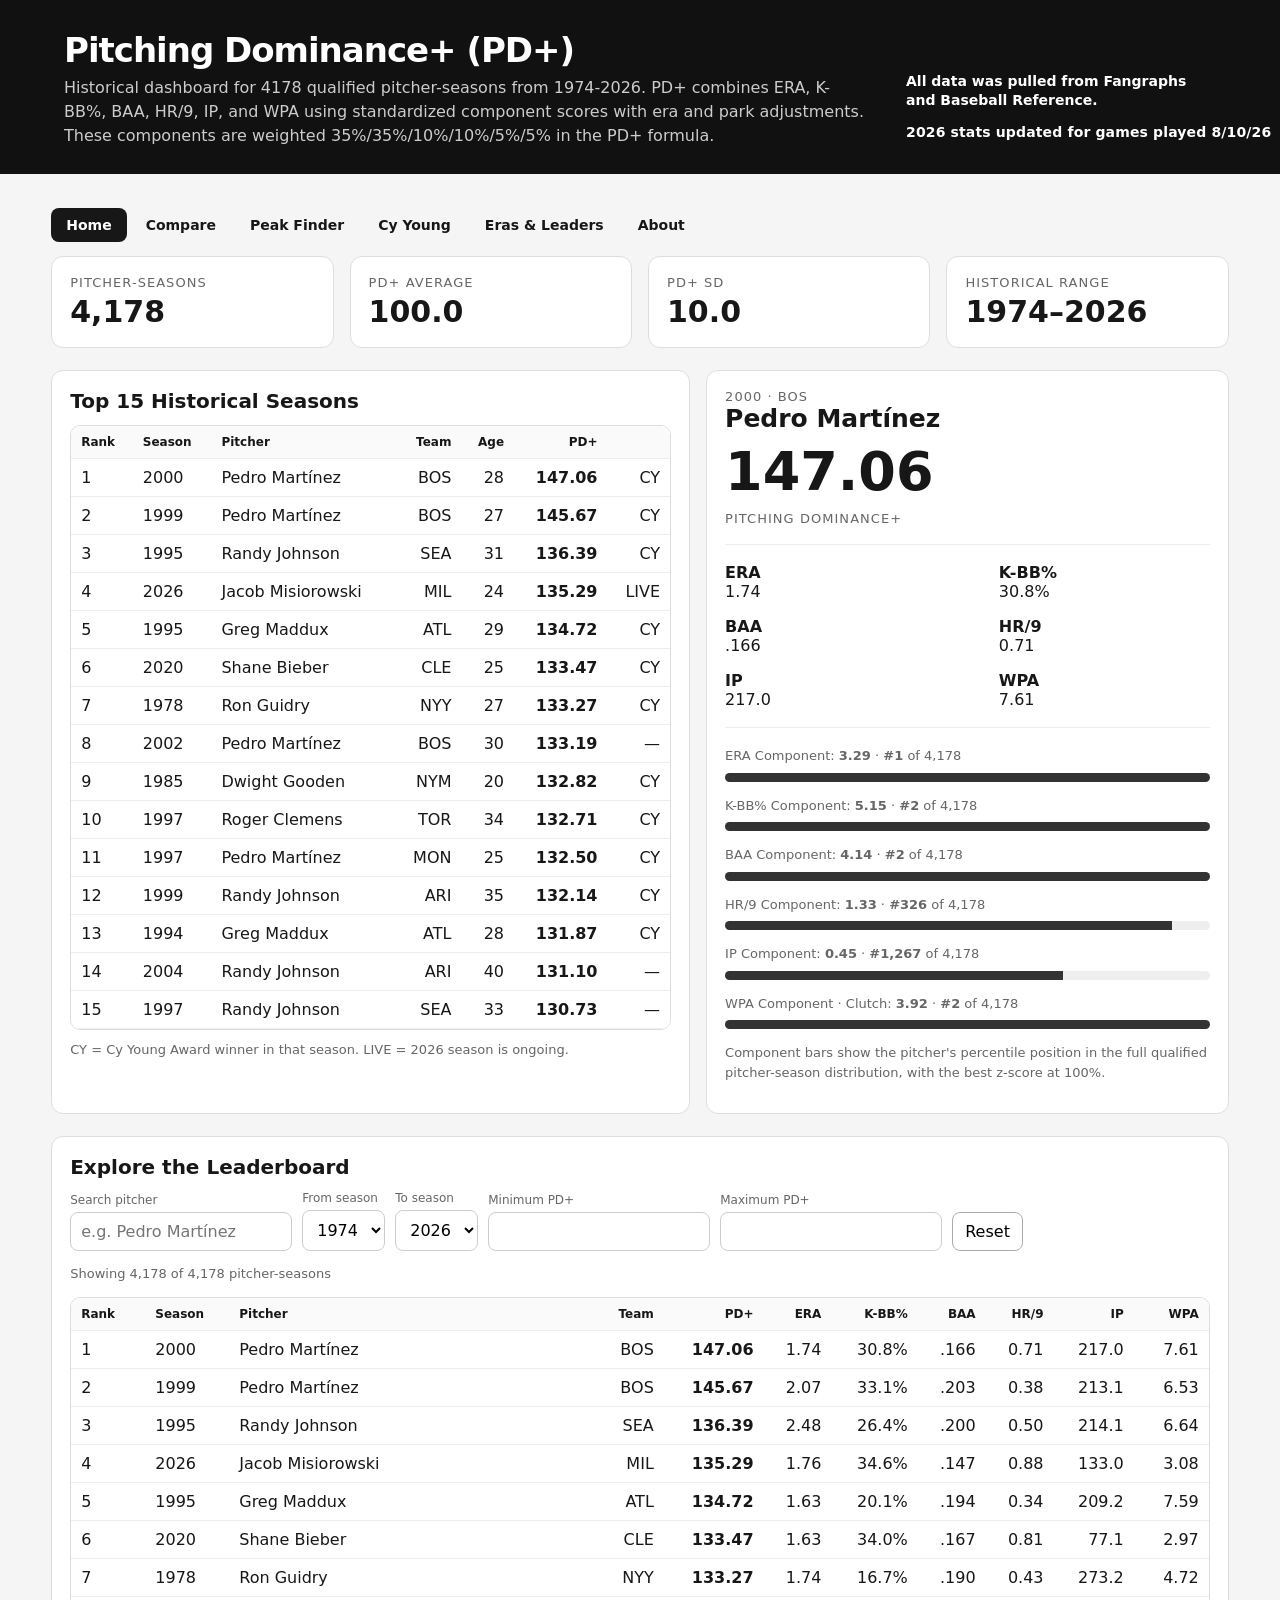
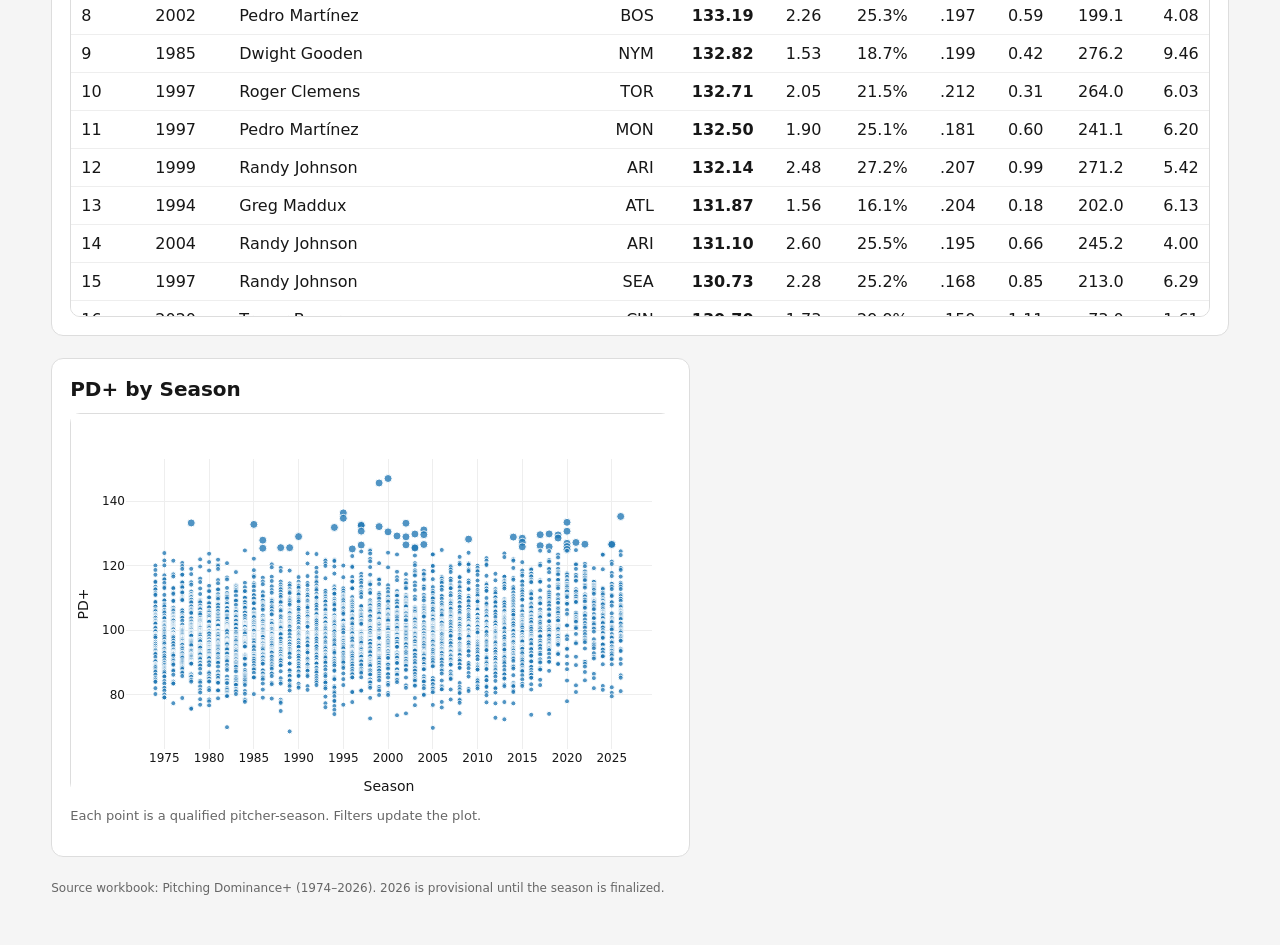
==== index.html @ f8b9dfb3 "initial site upload" ====
<!DOCTYPE html>
<html lang="en">
<head>
<meta charset="UTF-8">
<meta name="viewport" content="width=device-width, initial-scale=1.0">
<title>PD+ · Pitching Dominance+</title>
<link rel="stylesheet" href="style.css">
</head>
<body>
<header><div class="header-content"><div><h1><b>Pitching Dominance+ (PD+)</b></h1>
<p>Historical dashboard for 4178 qualified pitcher-seasons from 1974-2026. PD+ combines ERA, K-BB%, BAA, HR/9, IP, and WPA using standardized component scores with era and park adjustments. These components are weighted 35%/35%/10%/10%/5%/5% in the PD+ formula.</p></div><div class="header-meta"><div class="data-source">All data was pulled from Fangraphs and Baseball Reference.</div><div class="data-update">2026 stats updated for games played 8/10/26</div></div></div></header>
<div class="wrap">
<div id="site-nav" class="site-nav"></div>
<script src="nav.js"></script>
<div class="grid cards">
<div class="card"><div class="label">Pitcher-seasons</div><div class="metric">4,178</div></div>
<div class="card"><div class="label">PD+ average</div><div class="metric">100.0</div></div>
<div class="card"><div class="label">PD+ SD</div><div class="metric">10.0</div></div>
<div class="card"><div class="label">Historical Range</div><div class="metric">1974–2026</div></div>
</div>
<div class="section grid two">
<div class="card"><h2>Top 15 Historical Seasons</h2><div class="table-wrap table-wrap-tall">
<table id="topTable"><thead><tr><th>Rank</th><th>Season</th><th>Pitcher</th><th>Team</th><th>Age</th><th>PD+</th><th aria-label="Cy Young Award"></th></tr></thead><tbody></tbody></table></div><p class="note note-reset-top"><span class="pill">CY</span> = Cy Young Award winner in that season. <span class="pill">LIVE</span> = 2026 season is ongoing.</p></div>
<div class="card profile" id="profile"><h2>Season Profile</h2><p class="note">Click any row to inspect its components.</p></div>
</div>
<div class="section card"><h2>Explore the Leaderboard</h2>
<div class="controls">
<div class="control"><label>Search pitcher</label><input id="search" type="text" placeholder="e.g. Pedro Martínez"></div>
<div class="control"><label>From season</label><select id="from"></select></div>
<div class="control"><label>To season</label><select id="to"></select></div>
<div class="control"><label>Minimum PD+</label><input id="minpd" type="text" inputmode="decimal" value="" placeholder=""></div>
<div class="control"><label>Maximum PD+</label><input id="maxpd" type="text" inputmode="decimal" value="" placeholder=""></div>
<button id="reset">Reset</button>
</div>
<p class="note" id="count"></p>
<div class="table-wrap"><table id="leaderTable"><thead><tr>
<th data-key="rank">Rank</th><th data-key="season">Season</th><th data-key="player">Pitcher</th><th data-key="team">Team</th>
<th data-key="pd">PD+</th><th data-key="era">ERA</th><th data-key="kbb">K-BB%</th><th data-key="baa">BAA</th><th data-key="hr9">HR/9</th><th data-key="ip">IP</th><th data-key="wpa">WPA</th>
</tr></thead><tbody></tbody></table></div></div>
<div class="section grid two">
<div class="card"><h2>PD+ by Season</h2><div id="scatter" class="scatter-box"></div><p class="note">Each point is a qualified pitcher-season. Filters update the plot.</p></div>
</div>
<footer>Source workbook: Pitching Dominance+ (1974–2026). 2026 is provisional until the season is finalized.</footer>
</div>
<script src="https://cdn.plot.ly/plotly-2.35.2.min.js"></script>
<script src="data.js"></script>
<script src="app.js"></script>
</body>
</html>
---- style.css ----
:root{--bg:#f5f5f5;--card:#fff;--ink:#171717;--muted:#666;--line:#ddd}
*{box-sizing:border-box}
body{margin:0;font-family:system-ui,-apple-system,BlinkMacSystemFont,"Segoe UI",sans-serif;background:var(--bg);color:var(--ink)}
header{background:#111;color:white;padding:30px 5vw 26px}
header h1{margin:0 0 6px;font-size:34px;letter-spacing:-.03em}
header p{margin:0;color:#ccc;max-width:900px;line-height:1.5}
.wrap{width:min(1400px,92vw);margin:24px auto 50px}
.grid{display:grid;gap:16px}
.cards{grid-template-columns:repeat(4,minmax(0,1fr))}
.card{background:var(--card);border:1px solid var(--line);border-radius:12px;padding:18px}
.metric{font-size:30px;font-weight:750;margin-top:4px}
.label{color:var(--muted);font-size:13px;text-transform:uppercase;letter-spacing:.08em}
.two{grid-template-columns:1.1fr .9fr}
.three{grid-template-columns:repeat(3,minmax(0,1fr))}
.section{margin-top:22px}
.section h2{font-size:20px;margin:0 0 12px}
.controls{display:flex;flex-wrap:wrap;gap:10px;align-items:end}
.control{display:flex;flex-direction:column;gap:5px}
label{font-size:12px;color:var(--muted)}
input,select,button{font:inherit}
input[type=text],input[type=number],select{padding:9px 10px;border:1px solid #ccc;border-radius:8px;background:white}
button{padding:9px 12px;border:1px solid #aaa;border-radius:8px;background:#fff;cursor:pointer}
button:hover{background:#eee}
.table-wrap{overflow:auto;max-height:620px;border:1px solid var(--line);border-radius:10px}
table{border-collapse:collapse;width:100%;background:#fff}
th,td{padding:9px 10px;border-bottom:1px solid #eee;text-align:right;white-space:nowrap}
th{position:sticky;top:0;background:#fafafa;z-index:1;font-size:12px;cursor:pointer}
th:first-child,td:first-child,th:nth-child(2),td:nth-child(2),th:nth-child(3),td:nth-child(3){text-align:left}
tr:hover td{background:#f6f6f6}
.note{color:var(--muted);font-size:13px;line-height:1.5}
.profile{min-height:380px}
.profile h3{margin:0;font-size:25px}
.big{font-size:54px;font-weight:800;line-height:1;margin:12px 0}
.bar{height:9px;background:#eee;border-radius:9px;overflow:hidden;margin:7px 0 14px}
.bar i{display:block;height:100%;background:#333}
canvas{width:100%;height:380px;display:block;background:white;border:1px solid var(--line);border-radius:10px}
footer{color:var(--muted);font-size:12px;margin-top:24px}
.component-leaders-grid{display:grid;grid-template-columns:repeat(3,minmax(0,1fr));gap:12px}
.component-leader-card{border:1px solid #e2e4e8;border-radius:10px;padding:15px;min-height:175px;display:flex;flex-direction:column}
.component-leader-label{font-size:12px;font-weight:700;color:#666;text-transform:uppercase;letter-spacing:.05em}
.component-leader-player{font-size:17px;font-weight:750;margin-top:15px;line-height:1.15}
.component-leader-season{font-size:13px;color:#666;margin-top:4px}
.component-leader-score{font-size:28px;font-weight:800;line-height:1;margin-top:14px}
.component-leader-rank{font-size:11px;color:#666;line-height:1.35;margin-top:auto;padding-top:12px}
.section-subtitle{margin:6px 0 18px;color:#666;font-size:13px}
.pd-peak-card{min-height:390px}
.peak-controls{display:flex;align-items:end;gap:10px;flex-wrap:wrap;margin:4px 0 18px}
.peak-controls select{min-width:170px}
.peak-result{border-top:1px solid #eee;padding-top:18px;display:grid;grid-template-columns:minmax(210px,.9fr) minmax(300px,1.1fr);column-gap:18px;align-items:start}
.peak-main{min-width:0}
.peak-kicker{font-size:11px;color:#666;text-transform:uppercase;letter-spacing:.08em;font-weight:700}
.peak-player{font-size:27px;font-weight:800;margin-top:6px}
.peak-years{font-size:15px;color:#666;margin-top:2px}
.peak-score{font-size:45px;font-weight:800;line-height:1;margin-top:14px}
.peak-score-label{font-size:11px;color:#666;text-transform:uppercase;letter-spacing:.08em;margin-top:4px}
.peak-meta{margin-top:8px;color:#666;font-size:12px;line-height:1.4}
.peak-detail{margin-top:0;display:grid;grid-template-columns:repeat(4,minmax(0,1fr));gap:7px;align-content:start}
.peak-pill{border:1px solid #ddd;border-radius:8px;padding:7px 9px;background:#fff;min-width:0}
.peak-pill .year{font-size:11px;color:#777}
.peak-pill .pd{font-size:14px;font-weight:750;margin-top:2px}
.peak-career-detail{max-height:180px;overflow:auto}
.peak-explain{grid-column:1 / -1;margin-top:20px;color:#666;font-size:12px;line-height:1.45}
.peak-warning{padding:9px 11px;border:1px solid #eee;border-radius:8px;background:#fafafa;color:#666;font-size:12px;line-height:1.4}
.hh-card{min-height:0}
.hh-compare-grid{display:grid;grid-template-columns:1fr 1fr;gap:12px}
.hh-panel{border:1px solid #ddd;border-radius:10px;padding:14px;background:#fff}
.hh-panel-label{font-size:11px;color:#666;text-transform:uppercase;letter-spacing:.08em;font-weight:750;margin-bottom:8px}
.hh-control{margin-bottom:10px;position:relative}
.hh-control label{display:block;margin-bottom:5px}
.hh-control input,.hh-control select{width:100%}
.hh-suggestions{position:absolute;left:0;right:0;top:100%;z-index:30;background:#fff;border:1px solid #ccc;border-top:0;border-radius:0 0 8px 8px;box-shadow:0 4px 12px rgba(0,0,0,.08);max-height:190px;overflow:auto;display:none}
.hh-suggestion{padding:8px 10px;font-size:13px;cursor:pointer}
.hh-suggestion:hover,.hh-suggestion.active{background:#f3f3f3}
.hh-suggestions .hh-suggestion{background:#fff;border-bottom:1px solid #f0f0f0}
.hh-suggestions .hh-suggestion:last-child{border-bottom:0}
.hh-suggestions .hh-suggestion.active,.hh-suggestions .hh-suggestion:hover{background:#f3f3f3}
.hh-result{border-top:1px solid #eee;padding-top:13px;min-height:125px}
.hh-result-empty{color:#777;font-size:12px;padding-top:12px}
.hh-result-player{font-size:20px;font-weight:800;margin-top:2px}
.hh-result-season{color:#666;font-size:12px;margin-top:1px}
.hh-result-pd{font-size:36px;font-weight:800;line-height:1;margin-top:10px}
.hh-result-label{font-size:10px;color:#666;text-transform:uppercase;letter-spacing:.08em;margin-top:4px}
.hh-result-meta{font-size:11px;color:#666;margin-top:6px}
.hh-breakdown{margin-top:14px;border-top:1px solid #eee;padding-top:14px}
.hh-breakdown-title{font-size:15px;font-weight:750;margin:0 0 9px}
.hh-table-wrap{overflow-x:auto}
.hh-table{width:100%;border-collapse:collapse;font-size:12px}
.hh-table th,.hh-table td{padding:8px 7px;border-bottom:1px solid #eee;text-align:right;white-space:nowrap}
.hh-table th:first-child,.hh-table td:first-child{text-align:left}
.hh-table thead th{font-size:11px;color:#555;font-weight:700;background:#fafafa}
.hh-table td.hh-higher{font-weight:800}
.hh-table td.hh-component{font-weight:650}
.hh-winner-line{font-size:12px;line-height:1.5;color:#333;margin-top:11px}
.hh-how-works{margin-top:10px;padding:10px 12px;background:#f7f7f7;border-radius:8px;color:#666;font-size:11px;line-height:1.45}
.hh-how-works strong{display:block;color:#333;margin-bottom:2px}
.cy2026-card{margin:0;height:100%;box-sizing:border-box}
.cy2026-card .cy-grid{margin-top:4px;align-items:start}
.cy26-breakdown{margin-top:14px;border-top:1px solid var(--line);padding-top:12px}
.cy26-breakdown-title{font-size:12px;font-weight:800;text-transform:uppercase;letter-spacing:.06em;margin-bottom:7px}
.cy26-component-list{display:flex;flex-direction:column;gap:0}
.cy26-component-row{display:grid;grid-template-columns:1fr auto auto;gap:10px;align-items:center;padding:6px 0;border-bottom:1px solid #eee;font-size:12px}
.cy26-component-name{font-weight:700}
.cy26-component-z{font-variant-numeric:tabular-nums}
.cy26-component-rank{font-weight:800;min-width:34px;text-align:right}
.cy26-breakdown-foot{font-size:11px;color:var(--muted);margin-top:9px}
.hh-breakdown-empty{color:#777;font-size:12px;padding:12px 7px;text-align:left}
.header-content{display:flex;justify-content:space-between;align-items:flex-end;gap:40px;max-width:1400px;margin:0 auto}
.data-update{font-size:14px;font-weight:600;letter-spacing:.01em;white-space:nowrap;margin-bottom:8px}
.header-meta{display:flex;flex-direction:column;align-items:flex-start;gap:14px;max-width:310px}
.data-source{font-size:14px;font-weight:600;line-height:1.35}
.peak-search-row{display:flex;gap:10px;align-items:end;flex-wrap:wrap;margin:4px 0 10px}
.peak-search-control{position:relative;flex:1 1 320px;min-width:240px}
.peak-search-control input{width:100%}
.peak-suggestions{position:absolute;left:0;right:0;top:100%;z-index:40;background:#fff;border:1px solid #ccc;border-top:0;border-radius:0 0 8px 8px;box-shadow:0 4px 12px rgba(0,0,0,.08);max-height:210px;overflow:auto;display:none}
.peak-suggestion{padding:9px 10px;font-size:13px;cursor:pointer;border-bottom:1px solid #f0f0f0}
.peak-suggestion:last-child{border-bottom:0}
.peak-suggestion:hover,.peak-suggestion.active{background:#f3f3f3}
.peak-selected{display:none;align-items:center;gap:7px;margin:0 0 14px;padding:7px 9px;background:#f7f7f7;border-radius:8px;font-size:12px;color:#444}
.peak-selected button{padding:3px 7px;font-size:11px;margin-left:auto}
.cy-preview{margin-top:0}
.cy-preview .section-subtitle{margin-bottom:16px}
.cy-controls{display:flex;gap:12px;align-items:end;flex-wrap:wrap}
.cy-control{display:flex;flex-direction:column;gap:5px;min-width:145px;position:relative}
.cy-reset{display:inline-block}
.cy-result{margin-top:18px;border-top:1px solid #eee;padding-top:18px}
.cy-grid{display:grid;grid-template-columns:1fr 1fr;gap:12px}
.cy-panel{border:1px solid #ddd;border-radius:10px;padding:16px;background:#fff;min-height:170px}
.cy-panel-kicker{font-size:11px;color:#666;text-transform:uppercase;letter-spacing:.08em;font-weight:750}
.cy-player{font-size:22px;font-weight:800;margin-top:10px}
.cy-meta{font-size:12px;color:#666;margin-top:3px}
.cy-score-row{display:flex;align-items:baseline;gap:12px;margin-top:15px}
.cy-score{font-size:38px;font-weight:800;line-height:1}
.cy-score-label{font-size:16px;color:#666;text-transform:uppercase;letter-spacing:.08em;font-weight:700;margin-top:4px}
.cy-rank{font-size:12px;color:var(--muted);font-weight:650;white-space:nowrap;margin-top:4px}
.cy-disclaimer{margin-top:15px;padding:10px 12px;background:#f7f7f7;border-radius:8px;color:#666;font-size:12px;line-height:1.45}
.cy-verdict{margin-top:12px;padding:12px 14px;border:1px solid #ddd;border-radius:9px;background:#fafafa;font-size:13px;line-height:1.45}
.cy-verdict strong{display:block;margin-bottom:3px;font-size:14px}
.cy26-runner-up-label{font-size:11px;font-weight:800;text-transform:uppercase;letter-spacing:.06em;color:#6b7078;line-height:1;margin-bottom:7px}
.cy26-runner-up-player{flex:1;font-size:16px;font-weight:700;line-height:1.2}
.cy26-runner-up-pd{font-size:13px;font-weight:700;line-height:1.3;margin-top:5px;color:#6b7078}
.cy-leaderboard-section{margin-top:24px}
.cy-leaderboard-section .range{font-size:12px;color:var(--muted);margin-bottom:14px}
.cy-leader-row{display:grid;grid-template-columns:70px 220px 1fr;gap:18px;align-items:center;padding:15px 0;border-bottom:1px solid var(--line)}
.cy-leader-row:last-child{border-bottom:0}
.cy-leader-rank{font-size:16px;font-weight:800;color:#555}
.cy-leader-name{font-size:17px;font-weight:800}
.cy-leader-count{font-size:12px;color:var(--muted);margin-top:3px}
.cy-leader-seasons{display:flex;flex-wrap:wrap;gap:6px}
.cy-leader-chip{background:var(--chip,#f3f3f3);border-radius:7px;padding:6px 8px;font-size:13px;color:#444;white-space:nowrap}
.cy-leader-chip b{color:#111;margin-right:3px}
.cy-leader-chip span{font-weight:700;color:#111;margin-left:3px}
.cy-leaderboard-card{padding:20px 22px}
.cy-leaderboard-card h2{font-size:21px;margin:0 0 6px}
.cy-leaderboard-card .subtitle{font-size:12px;line-height:1.4;margin-bottom:7px}
.cy-leaderboard-card .range{font-size:11px;margin-bottom:8px}
.cy-leaderboard-card .cy-leader-row{grid-template-columns:52px 150px 1fr;gap:10px;padding:9px 0}
.cy-leaderboard-card .cy-leader-rank{font-size:14px}
.cy-leaderboard-card .cy-leader-name{font-size:14px}
.cy-leaderboard-card .cy-leader-count{font-size:10px;margin-top:1px}
.cy-leaderboard-card .cy-leader-seasons{gap:4px}
.cy-leaderboard-card .cy-leader-chip{padding:4px 6px;font-size:9px;border-radius:5px}
.cy-leaderboard-card .note{font-size:10px;line-height:1.35;margin-top:10px}
#pdCyYoungLeaders{background:var(--card);border:1px solid var(--line);border-radius:12px;box-shadow:0 1px 2px rgba(0,0,0,.04);width:100%;min-width:0;margin:0;padding:18px;box-sizing:border-box}
#pdCyYoungLeaders .cy-leader-row{background:transparent;display:grid;grid-template-columns:46px 135px minmax(0,1fr);gap:10px;align-items:center;padding:12px 0;border-bottom:1px solid var(--line)}
#pdCyYoungLeaders h2{font-size:20px;margin:0 0 8px;line-height:1.2;font-weight:700;color:var(--text)}
#pdCyYoungLeaders .subtitle{font-size:13px;line-height:1.45;margin:0 0 8px;color:var(--muted);font-weight:400}
#pdCyYoungLeaders .range{font-size:12px;margin:0 0 10px;line-height:1.4;color:var(--muted)}
#pdCyYoungLeaders .cy-leader-row:last-child{border-bottom:0}
#pdCyYoungLeaders .cy-leader-rank{font-size:14px;font-weight:700;color:var(--muted);line-height:1.2}
#pdCyYoungLeaders .cy-leader-name{font-size:14px;font-weight:700;line-height:1.2;color:var(--text)}
#pdCyYoungLeaders .cy-leader-count{font-size:11px;color:var(--muted);margin-top:2px;line-height:1.3;font-weight:400}
#pdCyYoungLeaders .cy-leader-seasons{display:flex;flex-wrap:wrap;gap:6px;min-width:0;align-items:flex-start}
#pdCyYoungLeaders .cy-leader-chip{background:#f3f3f3;border-radius:6px;padding:6px 8px;font-size:13px;color:#444;white-space:normal;line-height:1.2;font-weight:400;display:grid;grid-template-rows:auto auto;min-width:78px;min-height:46px;box-sizing:border-box}
#pdCyYoungLeaders .cy-leader-chip b{color:#111;margin-right:3px;font-size:11px;font-weight:700}
#pdCyYoungLeaders .cy-leader-chip span{font-weight:700;color:#111;margin-left:3px;font-size:11px}
#pdCyYoungLeaders .note{font-size:11px;line-height:1.4;margin:10px 0 0;font-weight:400;color:var(--muted)}
#minpd,#maxpd{color:#111;-webkit-text-fill-color:#111;opacity:1;appearance:none;-webkit-appearance:none}
#minpd::-webkit-inner-spin-button,#minpd::-webkit-outer-spin-button,
#maxpd::-webkit-inner-spin-button,#maxpd::-webkit-outer-spin-button{display:none;-webkit-appearance:none}
#pdCyYoungLeaders .cy-chip-top,
#pdCyYoungLeaders .cy-chip-bottom{display:grid;grid-template-columns:1fr auto;gap:7px;align-items:center}
#pdCyYoungLeaders .cy-chip-top{padding-bottom:3px}
#pdCyYoungLeaders .cy-chip-bottom{padding-top:3px}
#pdCyYoungLeaders .cy-chip-top b,
#pdCyYoungLeaders .cy-chip-top strong,
#pdCyYoungLeaders .cy-chip-bottom b,
#pdCyYoungLeaders .cy-chip-bottom strong{font-size:10px;font-weight:700;color:#111}
#pdCyYoungLeaders .cy-chip-bottom b{font-weight:500}
.cy26-runner-up-box{margin:14px 8px 2px;padding:14px 16px;border-radius:9px;background:#f3f4f6}
.cy26-runner-up-pd strong{color:inherit;font-size:15px}
.cy26-runner-up-box .cy26-runner-up-pd strong{font-weight:800}
#pd-era-comparison .pd-era-stats{display:grid;grid-template-columns:repeat(2,minmax(0,1fr));gap:9px;margin-top:17px}
#pd-era-comparison .pd-era-stat{background:#f3f4f6;border-radius:8px;padding:11px 12px}
#pd-era-comparison .pd-era-stat .label{font-size:9px;text-transform:uppercase;letter-spacing:.05em;margin-bottom:4px}
#pd-era-comparison .pd-era-stat .value{font-size:17px;font-weight:700;line-height:1.15}
#pd-era-comparison .pd-era-stat .sub{font-size:10px;margin-top:3px;color:#6b7078}
#pd-era-comparison .pd-era-top{margin-top:17px;padding-top:15px;border-top:1px solid #e3e5e8}
#pd-era-comparison .pd-era-section-title{font-size:11px;text-transform:uppercase;letter-spacing:.06em;font-weight:700;margin-bottom:9px}
#pd-era-comparison .pd-era-best{display:flex;justify-content:space-between;align-items:center;gap:12px;padding:9px 0;border-bottom:1px solid #e3e5e8}
#pd-era-comparison .pd-era-best:last-child{border-bottom:0}
#pd-era-comparison .pd-era-best .player{font-size:13px;font-weight:700}
#pd-era-comparison .pd-era-best .season{font-size:10px;color:#6b7078;margin-top:2px}
#pd-era-comparison .pd-era-best .pd{font-size:14px;font-weight:700}
#pd-era-comparison .pd-era-control label{display:block;margin-bottom:6px}
#pd-era-comparison .pd-era-control select{width:100%;height:38px}
.site-nav{display:flex;gap:4px;flex-wrap:wrap;padding:10px 0;margin-bottom:4px}
.site-nav a{padding:8px 14px;border-radius:8px;text-decoration:none;color:var(--ink,#171717);font-weight:600;font-size:14px;border:1px solid transparent}
.site-nav a:hover{background:#f2f2f2}
.site-nav a.active{background:var(--ink,#171717);color:#fff}

@media(max-width:900px){
.cards,.two,.three{grid-template-columns:1fr}
header h1{font-size:28px}
.component-leaders-grid{grid-template-columns:repeat(2,minmax(0,1fr))}
.hh-compare-grid{grid-template-columns:1fr}
.header-content{display:block}
.data-update{margin-top:0;white-space:normal}
.header-meta{max-width:none;margin-top:14px}
#pdCyYoungLeaders .cy-leader-row{grid-template-columns:52px 1fr}
#pdCyYoungLeaders .cy-leader-seasons{grid-column:2}
#pdCyYoungLeaders .cy-leader-chip{min-width:68px}
}

@media(max-width:560px){
.component-leaders-grid{grid-template-columns:1fr}
}

@media (max-width:900px){
.peak-result{grid-template-columns:1fr}
.peak-detail{grid-column:1;grid-template-columns:repeat(4,minmax(0,1fr));margin-top:14px}
}

@media (max-width:560px){
.peak-detail{grid-template-columns:repeat(2,minmax(0,1fr))}
}

@media(max-width:700px){
.cy-grid{grid-template-columns:1fr}
#pd-era-comparison .pd-era-stats{grid-template-columns:1fr}
}

@media(max-width:800px){
.cy-leader-row{grid-template-columns:60px 1fr}
.cy-leader-seasons{grid-column:2}
}

@media(max-width:1100px) and (min-width:901px){
#pdCyYoungLeaders .cy-leader-row{grid-template-columns:42px 120px minmax(0,1fr);gap:8px}
#pdCyYoungLeaders .cy-leader-name{font-size:13px}
#pdCyYoungLeaders .cy-leader-chip{font-size:8px;padding:4px 5px}
}
/* Utility classes replacing one-off inline styles for consistency */
.table-wrap-tall{max-height:670px}
.note-reset-top{margin:10px 0 0}
.mt-12{margin-top:12px}
.mt-14{margin-top:14px}
.divider{border:0;border-top:1px solid #eee;margin:18px 0}
.divider-wide{margin:20px 0}
.scatter-box{width:100%;height:380px;background:white;border:1px solid var(--line);border-radius:10px}
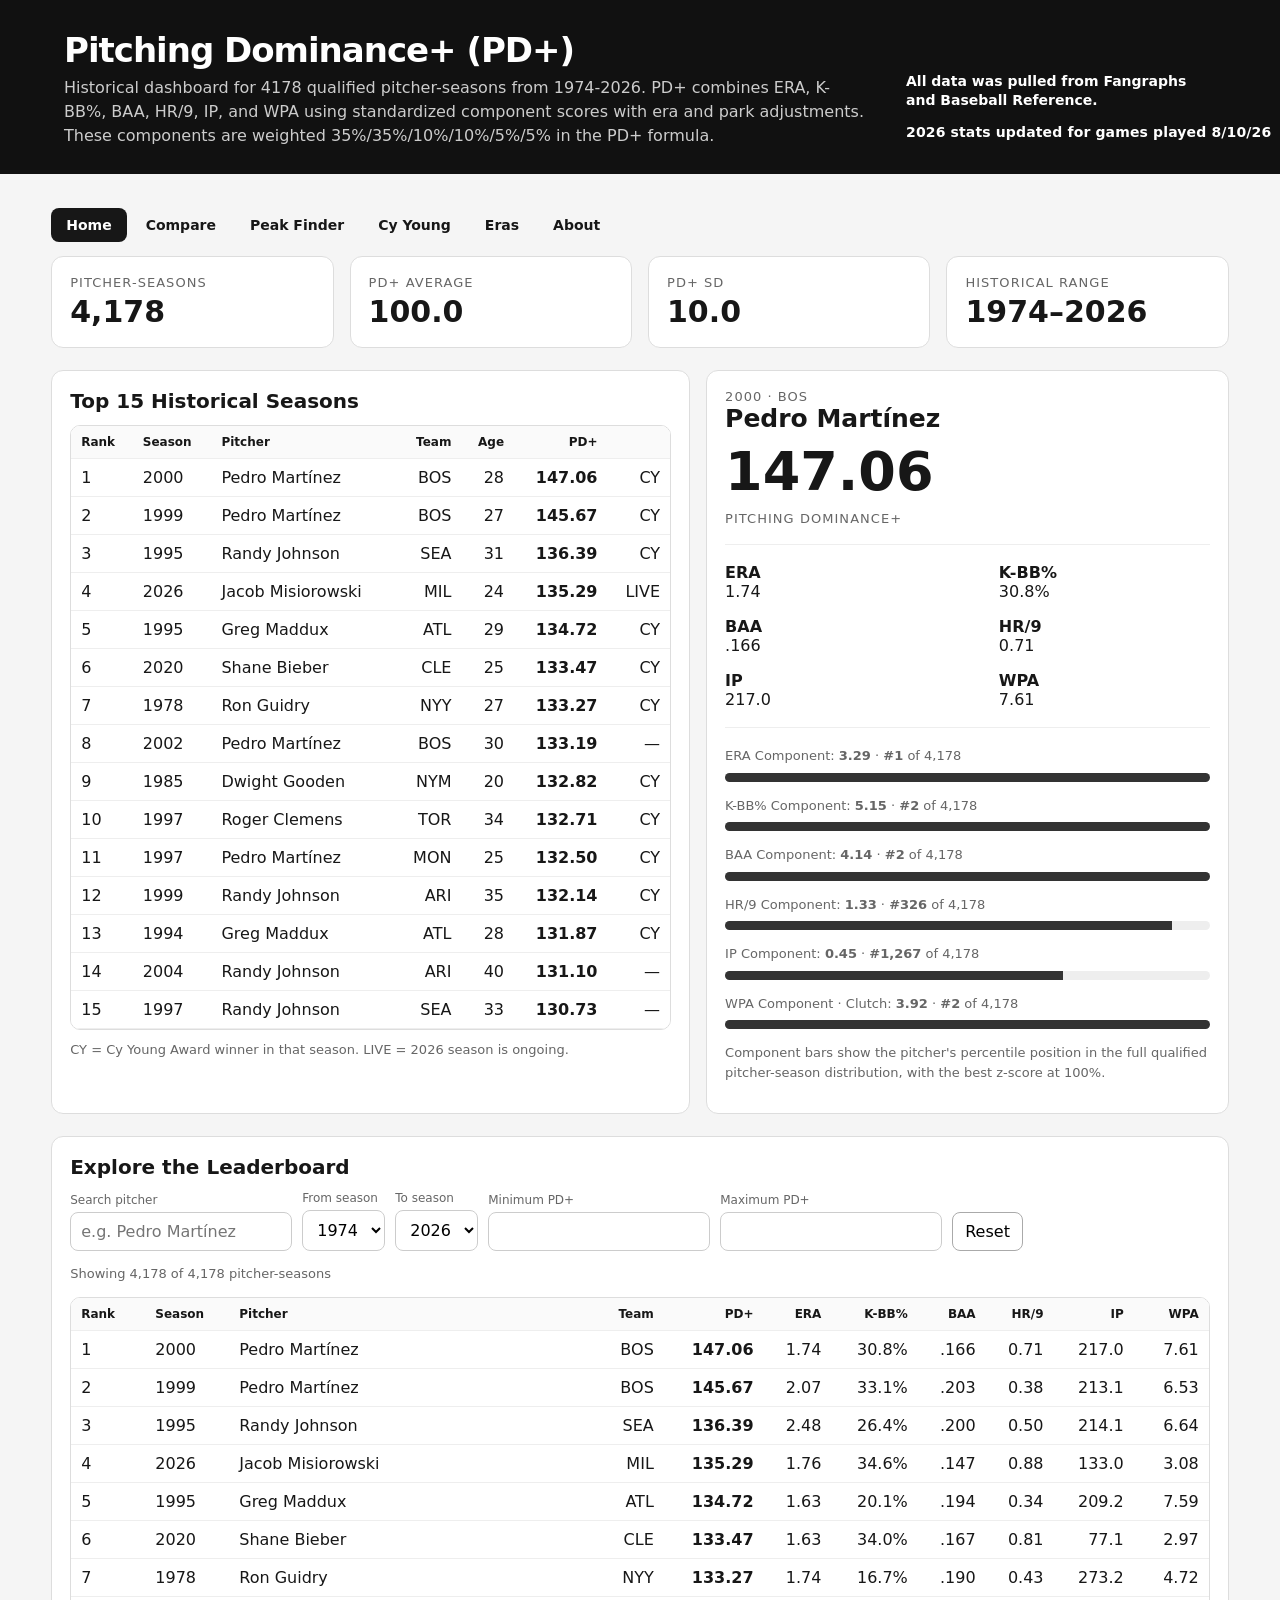
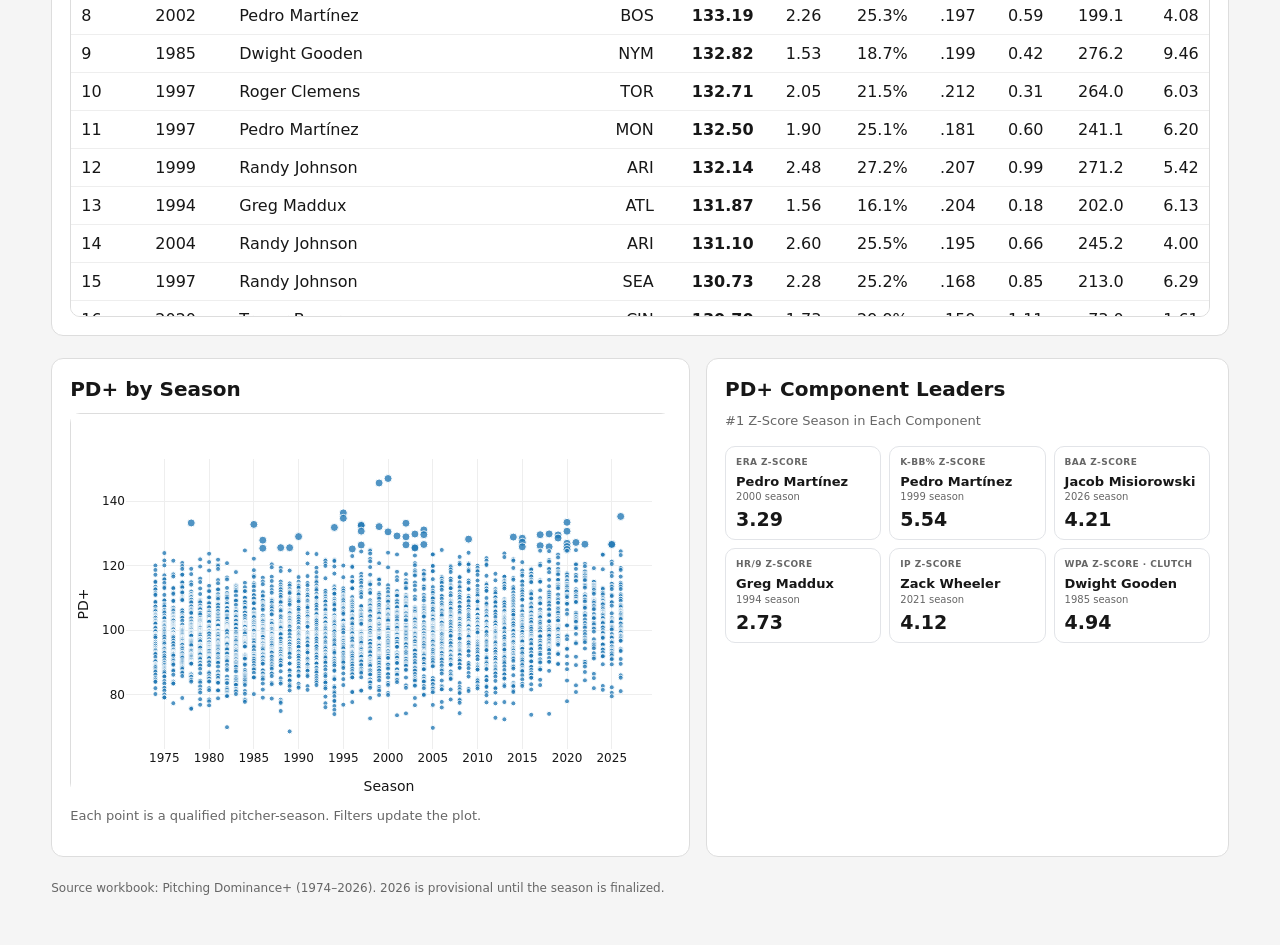
==== commit 4577bc69: "remove redundant rank line from component leader cards" ====
--- a/index.html
+++ b/index.html
@@ -39,6 +39,11 @@
 </tr></thead><tbody></tbody></table></div></div>
 <div class="section grid two">
 <div class="card"><h2>PD+ by Season</h2><div id="scatter" class="scatter-box"></div><p class="note">Each point is a qualified pitcher-season. Filters update the plot.</p></div>
+<div class="card">
+  <h2>PD+ Component Leaders</h2>
+  <p class="section-subtitle">#1 Z-Score Season in Each Component</p>
+  <div class="component-leaders-grid compact" id="componentLeadersGrid"></div>
+</div>
 </div>
 <footer>Source workbook: Pitching Dominance+ (1974–2026). 2026 is provisional until the season is finalized.</footer>
 </div>
--- a/style.css
+++ b/style.css
@@ -41,7 +41,6 @@
 .component-leader-player{font-size:17px;font-weight:750;margin-top:15px;line-height:1.15}
 .component-leader-season{font-size:13px;color:#666;margin-top:4px}
 .component-leader-score{font-size:28px;font-weight:800;line-height:1;margin-top:14px}
-.component-leader-rank{font-size:11px;color:#666;line-height:1.35;margin-top:auto;padding-top:12px}
 .section-subtitle{margin:6px 0 18px;color:#666;font-size:13px}
 .pd-peak-card{min-height:390px}
 .peak-controls{display:flex;align-items:end;gap:10px;flex-wrap:wrap;margin:4px 0 18px}
@@ -257,3 +256,14 @@
 .divider{border:0;border-top:1px solid #eee;margin:18px 0}
 .divider-wide{margin:20px 0}
 .scatter-box{width:100%;height:380px;background:white;border:1px solid var(--line);border-radius:10px}
+
+/* Head-to-Head mode gate */
+.hh-mode-empty{color:var(--muted,#666);font-size:13px;padding:20px 0}
+
+/* Compact Component Leaders variant, for sitting beside the Home page scatter chart */
+.component-leaders-grid.compact{gap:8px}
+.component-leaders-grid.compact .component-leader-card{padding:10px;min-height:0}
+.component-leaders-grid.compact .component-leader-label{font-size:9px}
+.component-leaders-grid.compact .component-leader-player{font-size:13px;margin-top:8px;line-height:1.15}
+.component-leaders-grid.compact .component-leader-season{font-size:10px;margin-top:2px}
+.component-leaders-grid.compact .component-leader-score{font-size:19px;margin-top:8px}
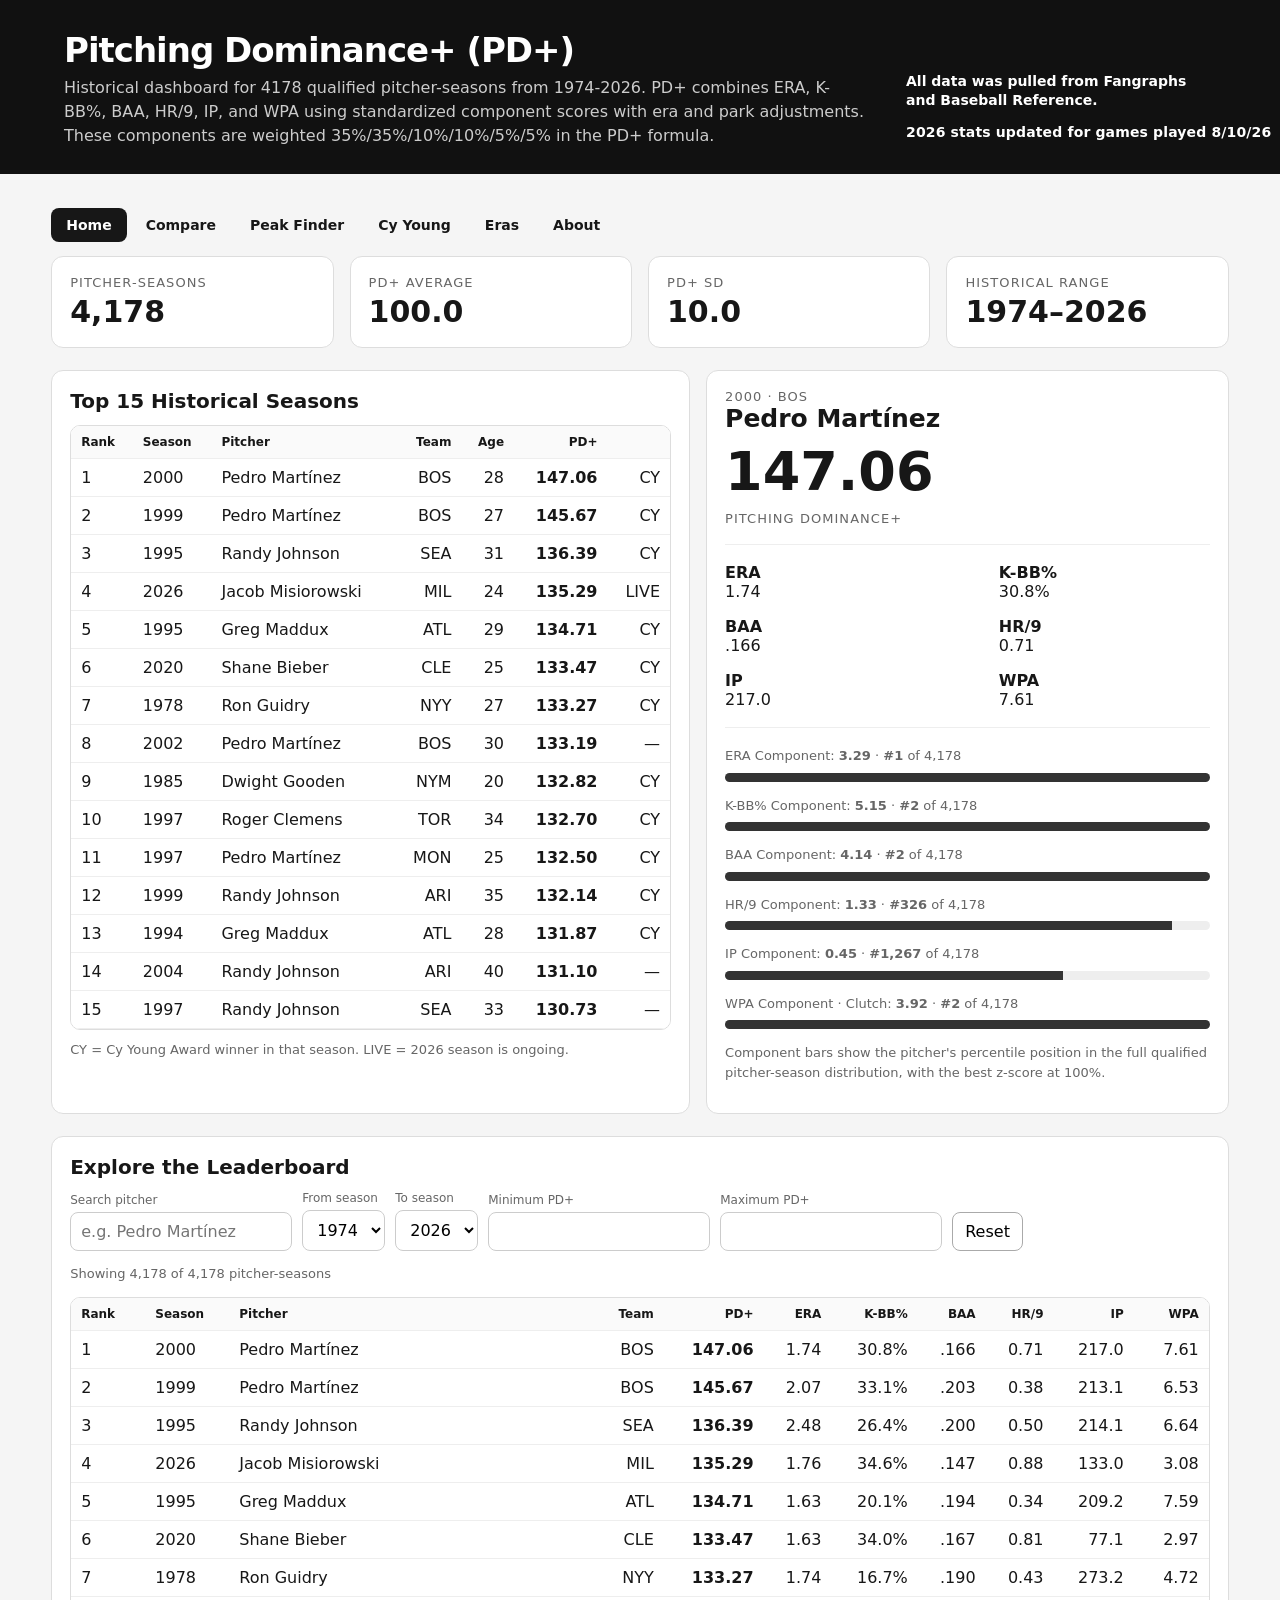
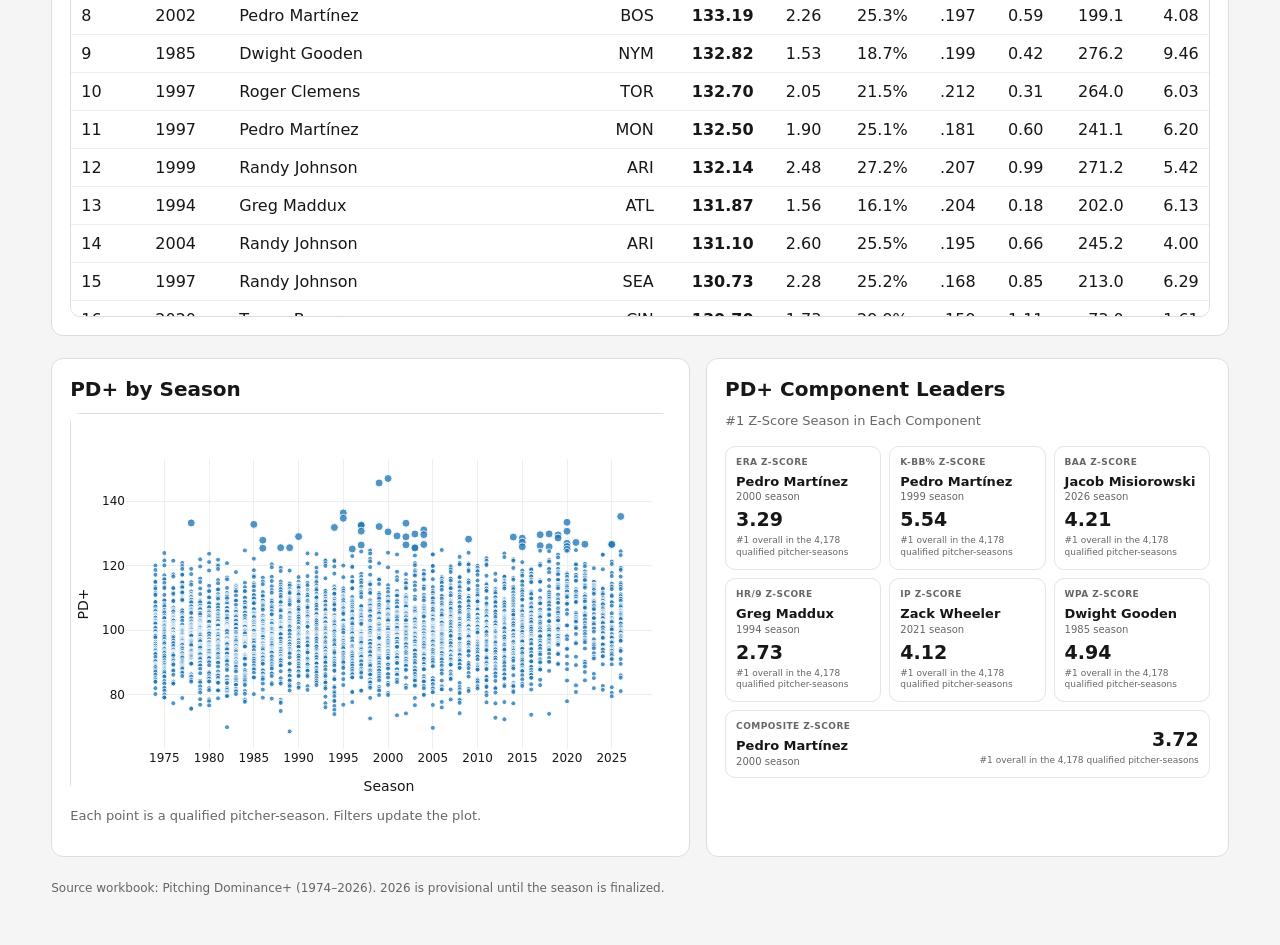
==== commit 4267b699: "rebuild data.js from restructured workbook, add compz overall leader box" ====
--- a/index.html
+++ b/index.html
@@ -39,7 +39,7 @@
 </tr></thead><tbody></tbody></table></div></div>
 <div class="section grid two">
 <div class="card"><h2>PD+ by Season</h2><div id="scatter" class="scatter-box"></div><p class="note">Each point is a qualified pitcher-season. Filters update the plot.</p></div>
-<div class="card">
+<div class="card component-leaders-card">
   <h2>PD+ Component Leaders</h2>
   <p class="section-subtitle">#1 Z-Score Season in Each Component</p>
   <div class="component-leaders-grid compact" id="componentLeadersGrid"></div>
--- a/style.css
+++ b/style.css
@@ -41,6 +41,7 @@
 .component-leader-player{font-size:17px;font-weight:750;margin-top:15px;line-height:1.15}
 .component-leader-season{font-size:13px;color:#666;margin-top:4px}
 .component-leader-score{font-size:28px;font-weight:800;line-height:1;margin-top:14px}
+.component-leader-rank{font-size:11px;color:#666;line-height:1.35;margin-top:auto;padding-top:12px}
 .section-subtitle{margin:6px 0 18px;color:#666;font-size:13px}
 .pd-peak-card{min-height:390px}
 .peak-controls{display:flex;align-items:end;gap:10px;flex-wrap:wrap;margin:4px 0 18px}
@@ -267,3 +268,10 @@
 .component-leaders-grid.compact .component-leader-player{font-size:13px;margin-top:8px;line-height:1.15}
 .component-leaders-grid.compact .component-leader-season{font-size:10px;margin-top:2px}
 .component-leaders-grid.compact .component-leader-score{font-size:19px;margin-top:8px}
+.component-leaders-grid.compact .component-leader-rank{font-size:9px;margin-top:auto;padding-top:6px;line-height:1.3}
+.component-leader-overall{grid-column:1/-1;flex-direction:row;align-items:center;justify-content:space-between;gap:16px}
+.component-leader-overall .component-leader-player{margin-top:4px}
+.component-leader-overall .component-leader-season{margin-top:2px}
+.component-leader-overall-score{text-align:right;flex-shrink:0}
+.component-leader-overall .component-leader-score{margin-top:0}
+.component-leader-overall .component-leader-rank{margin-top:4px;padding-top:0;text-align:right}
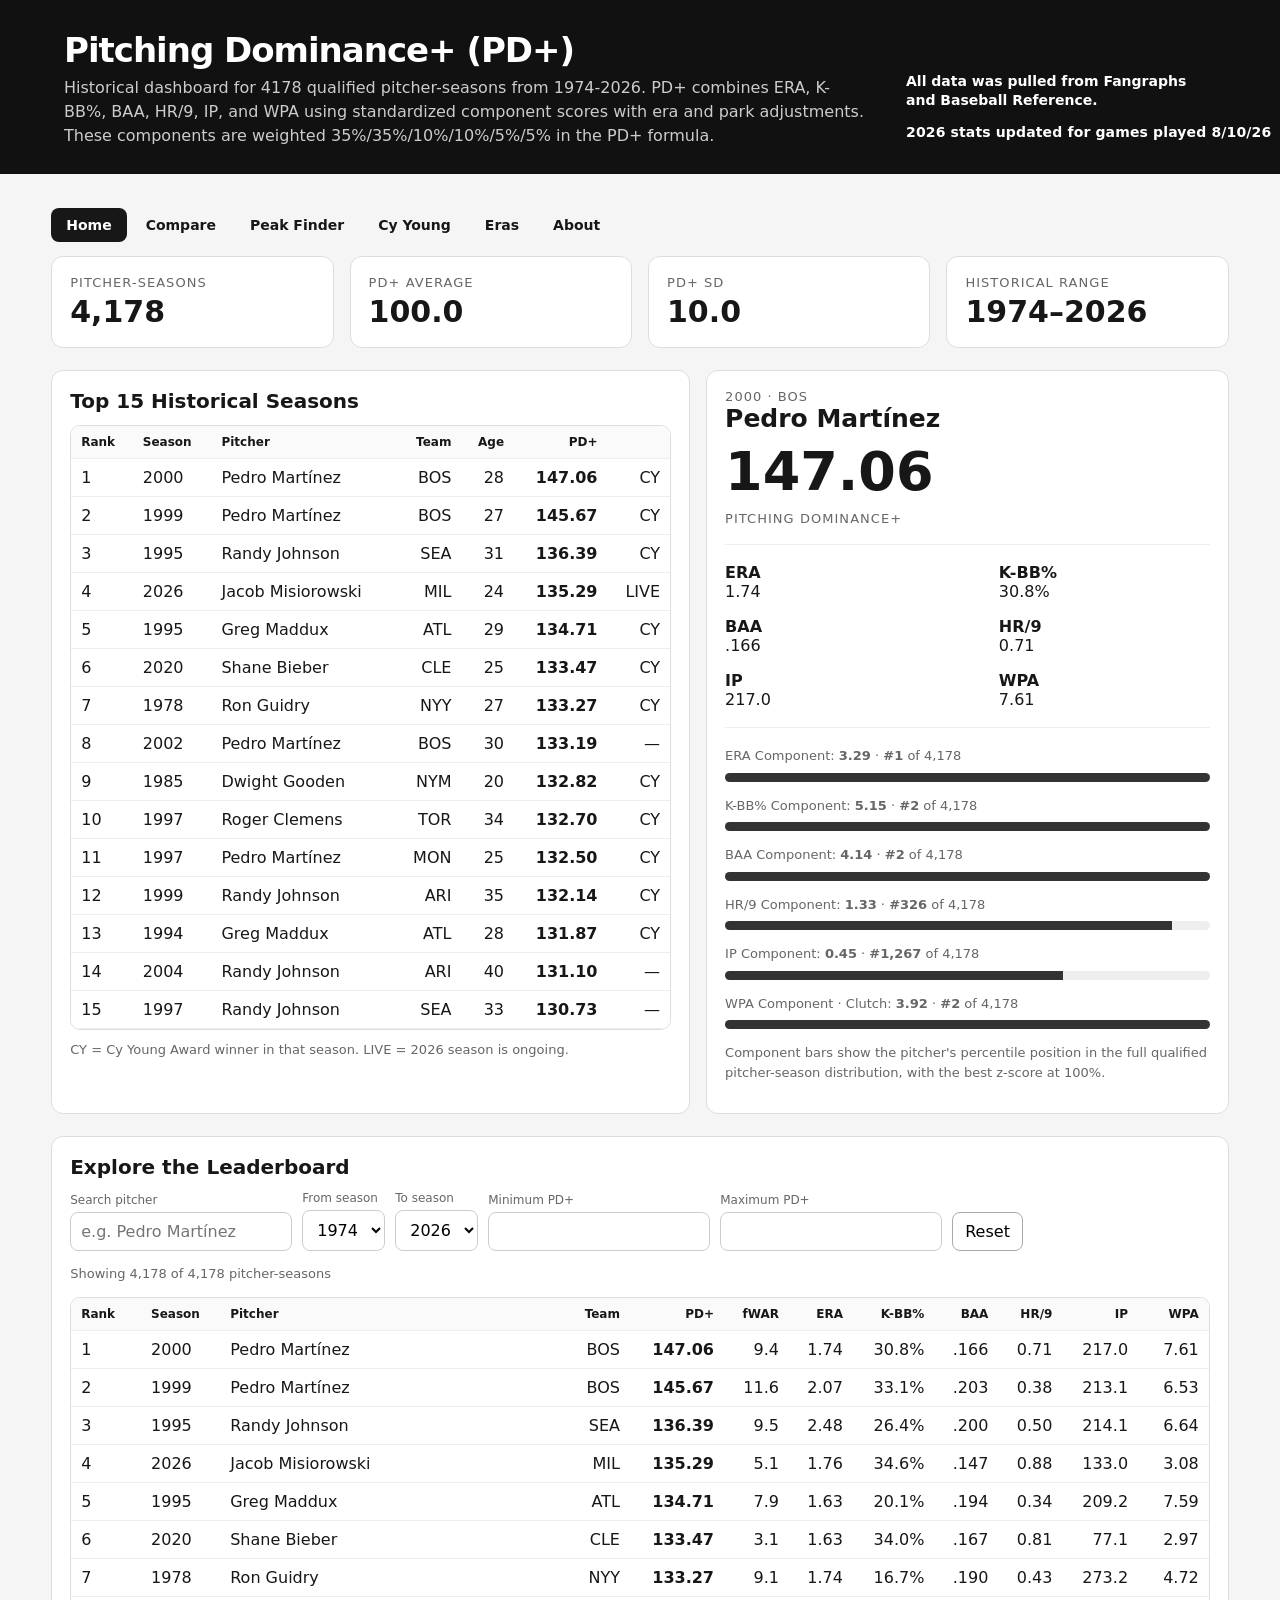
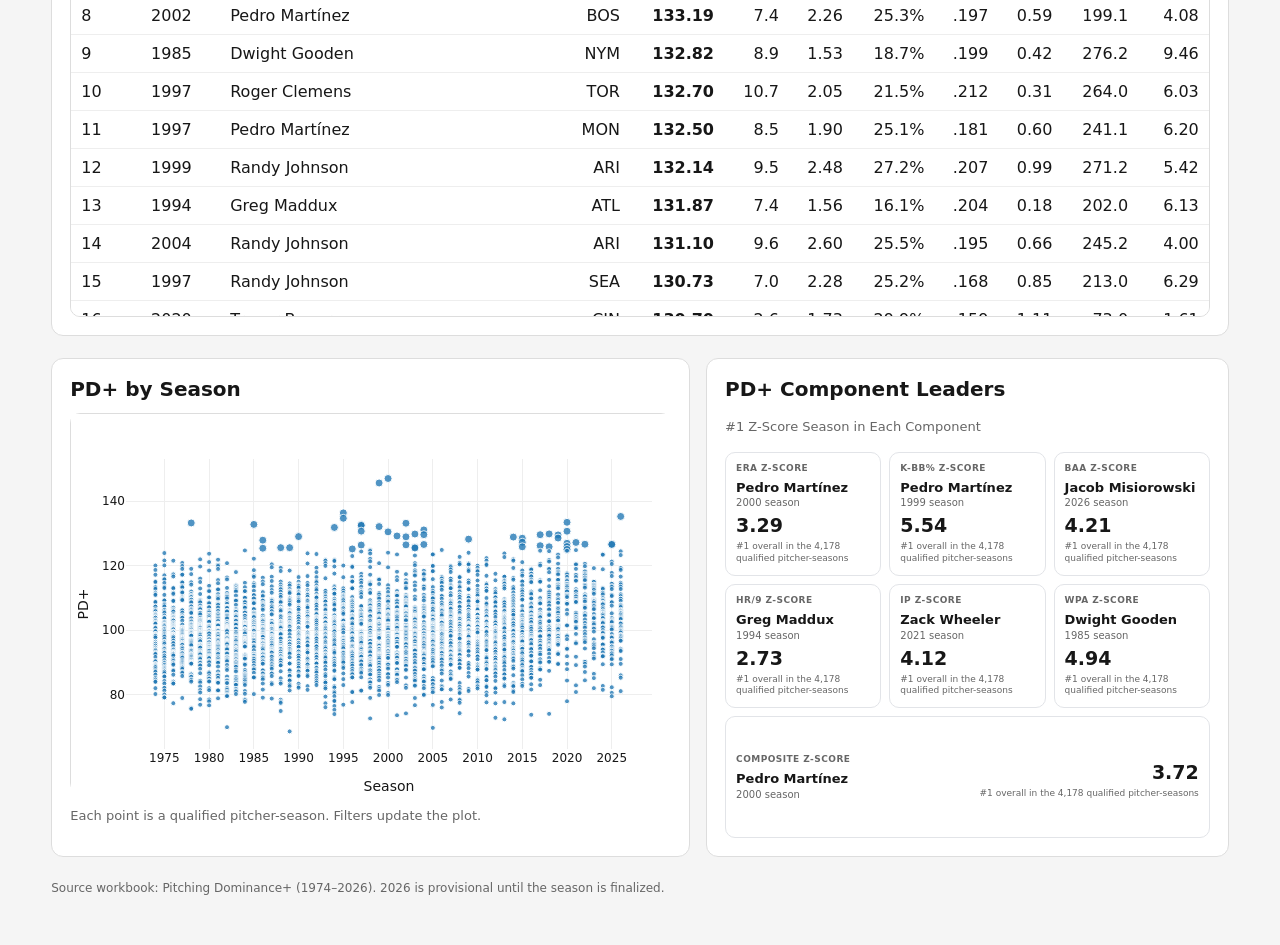
==== commit 8bfa4226: "stretch composite box, fix reset button, add fWAR to leaderboard" ====
--- a/index.html
+++ b/index.html
@@ -35,7 +35,7 @@
 <p class="note" id="count"></p>
 <div class="table-wrap"><table id="leaderTable"><thead><tr>
 <th data-key="rank">Rank</th><th data-key="season">Season</th><th data-key="player">Pitcher</th><th data-key="team">Team</th>
-<th data-key="pd">PD+</th><th data-key="era">ERA</th><th data-key="kbb">K-BB%</th><th data-key="baa">BAA</th><th data-key="hr9">HR/9</th><th data-key="ip">IP</th><th data-key="wpa">WPA</th>
+<th data-key="pd">PD+</th><th data-key="war">fWAR</th><th data-key="era">ERA</th><th data-key="kbb">K-BB%</th><th data-key="baa">BAA</th><th data-key="hr9">HR/9</th><th data-key="ip">IP</th><th data-key="wpa">WPA</th>
 </tr></thead><tbody></tbody></table></div></div>
 <div class="section grid two">
 <div class="card"><h2>PD+ by Season</h2><div id="scatter" class="scatter-box"></div><p class="note">Each point is a qualified pitcher-season. Filters update the plot.</p></div>
--- a/style.css
+++ b/style.css
@@ -269,6 +269,8 @@
 .component-leaders-grid.compact .component-leader-season{font-size:10px;margin-top:2px}
 .component-leaders-grid.compact .component-leader-score{font-size:19px;margin-top:8px}
 .component-leaders-grid.compact .component-leader-rank{font-size:9px;margin-top:auto;padding-top:6px;line-height:1.3}
+.component-leaders-card{display:flex;flex-direction:column}
+.component-leaders-card .component-leaders-grid{flex:1;grid-template-rows:repeat(2,auto) 1fr}
 .component-leader-overall{grid-column:1/-1;flex-direction:row;align-items:center;justify-content:space-between;gap:16px}
 .component-leader-overall .component-leader-player{margin-top:4px}
 .component-leader-overall .component-leader-season{margin-top:2px}
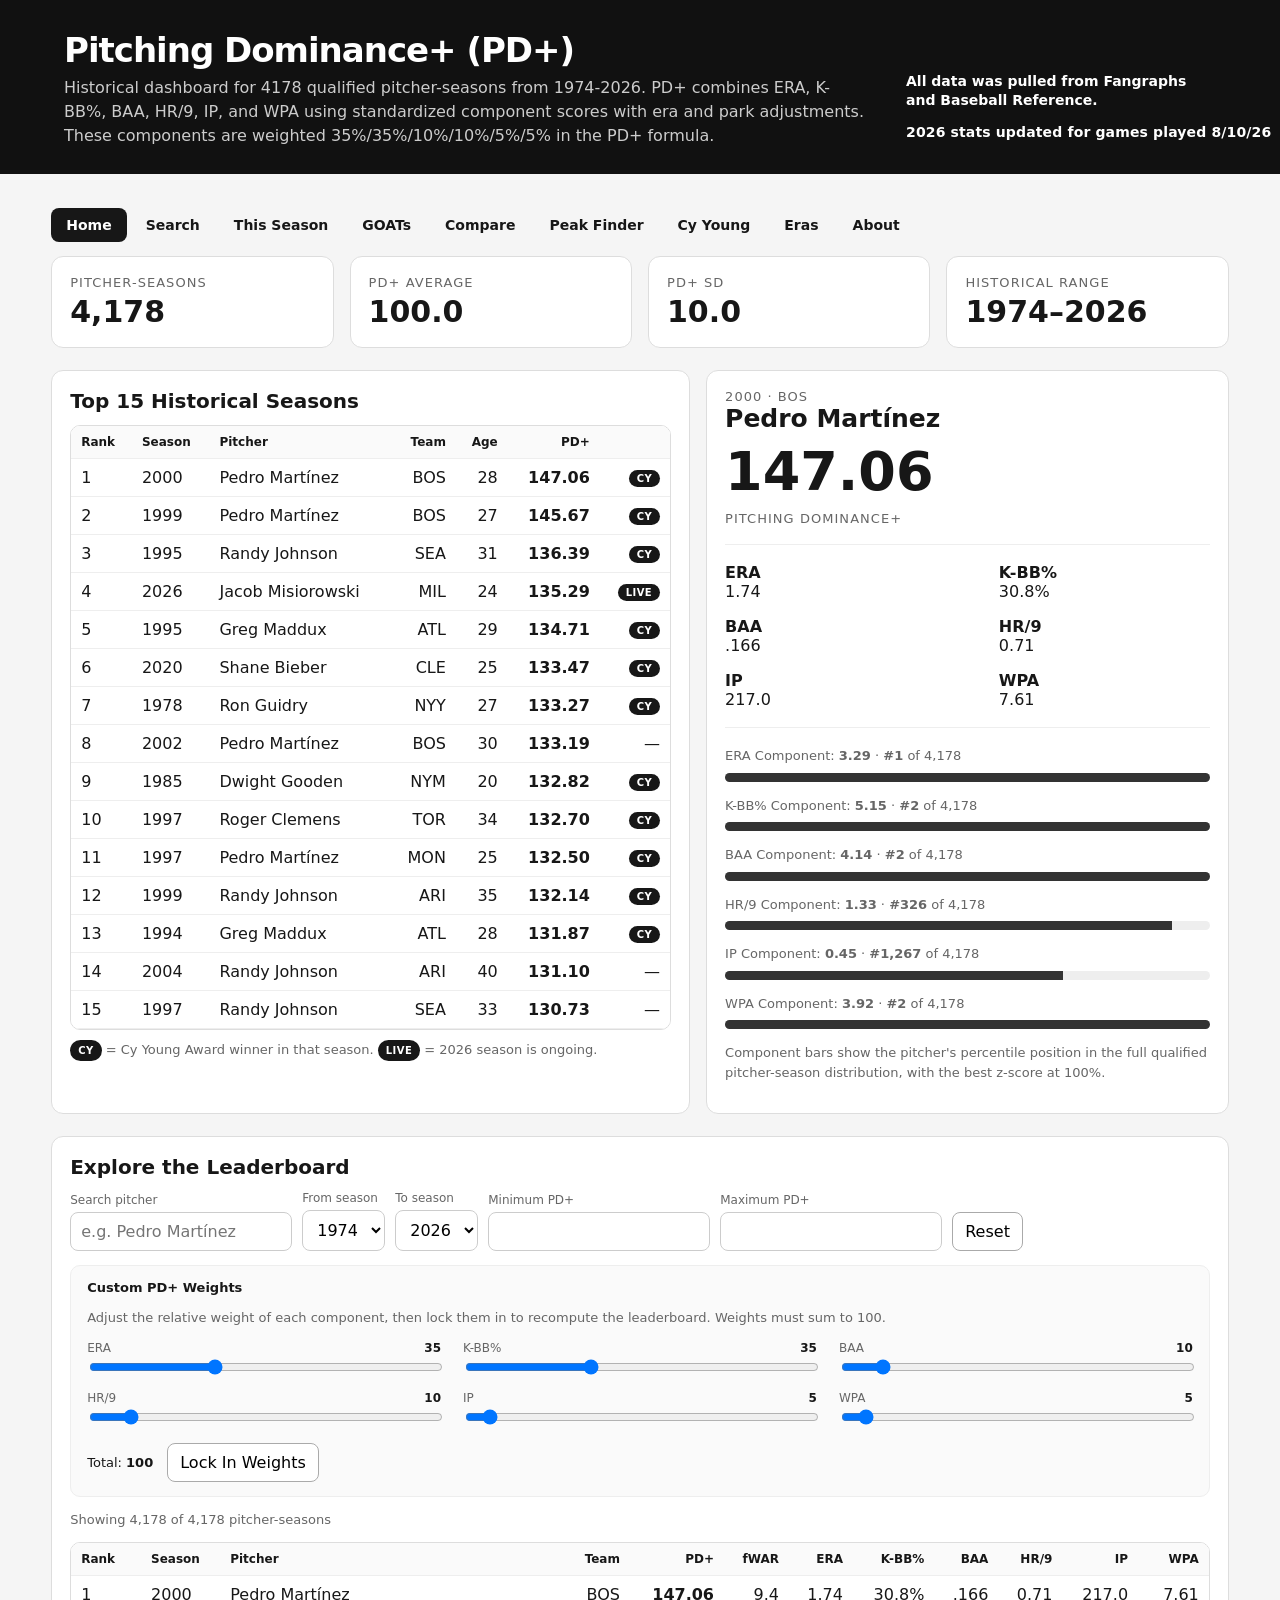
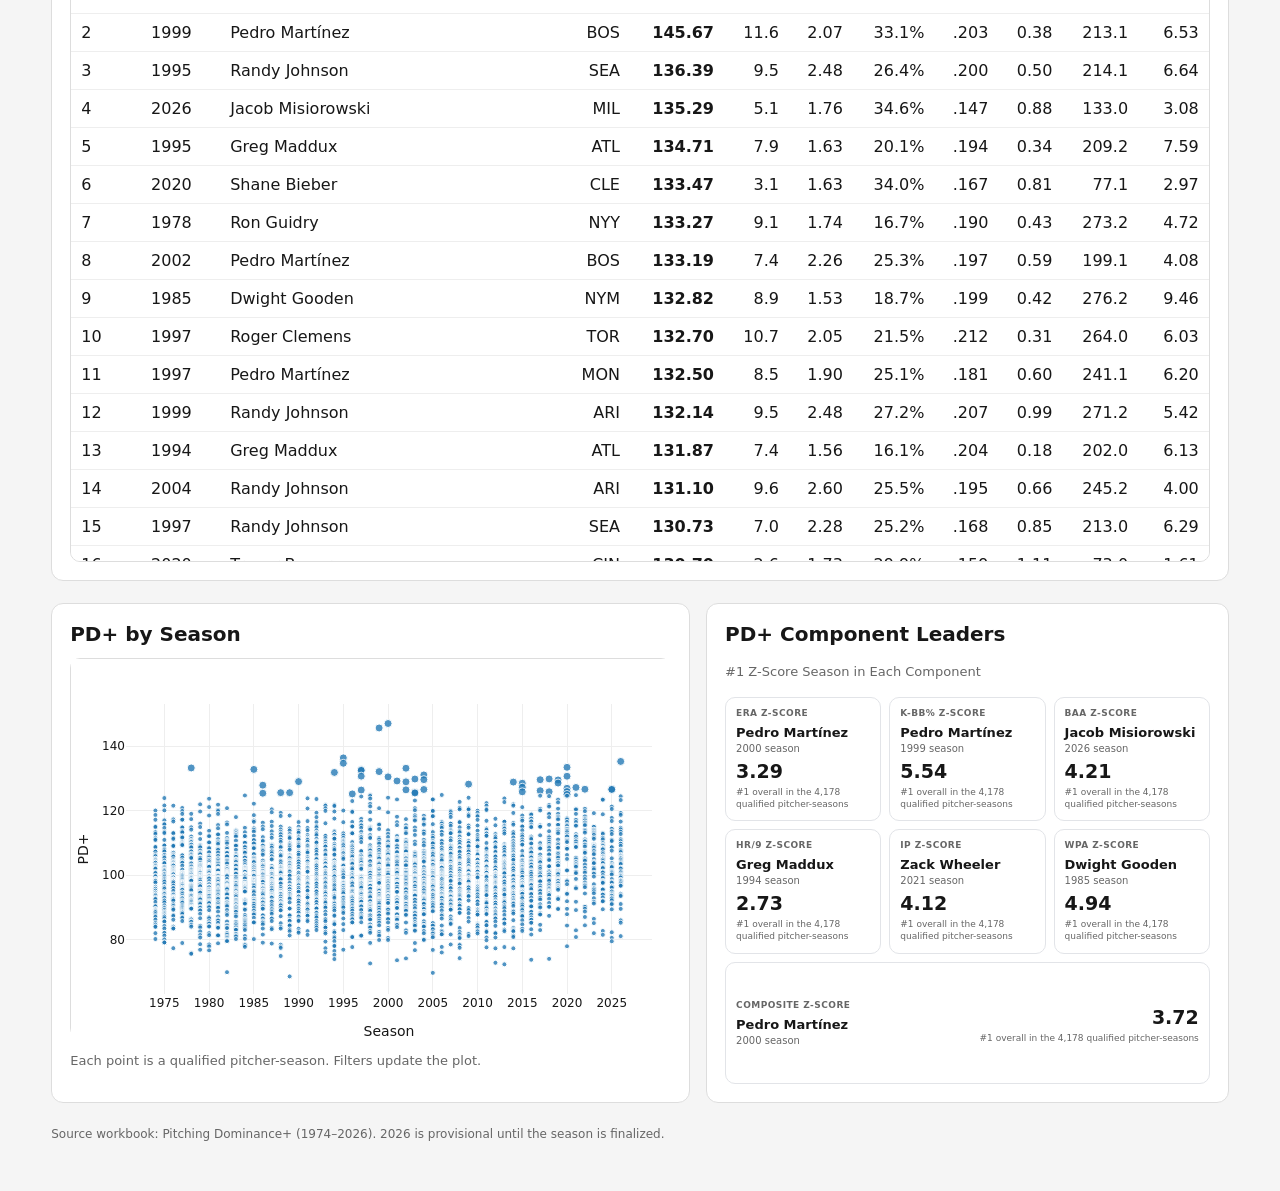
==== commit 4d18b27e: "add custom pd+ weights to explore the leaderboard" ====
--- a/index.html
+++ b/index.html
@@ -32,10 +32,27 @@
 <div class="control"><label>Maximum PD+</label><input id="maxpd" type="text" inputmode="decimal" value="" placeholder=""></div>
 <button id="reset">Reset</button>
 </div>
+<div class="weight-panel">
+  <div class="weight-panel-title">Custom PD+ Weights</div>
+  <p class="note">Adjust the relative weight of each component, then lock them in to recompute the leaderboard. Weights must sum to 100.</p>
+  <div class="weight-sliders">
+    <div class="weight-slider"><label for="wEra">ERA <span id="wEraVal">35</span></label><input type="range" id="wEra" min="0" max="100" value="35"></div>
+    <div class="weight-slider"><label for="wKbb">K-BB% <span id="wKbbVal">35</span></label><input type="range" id="wKbb" min="0" max="100" value="35"></div>
+    <div class="weight-slider"><label for="wBaa">BAA <span id="wBaaVal">10</span></label><input type="range" id="wBaa" min="0" max="100" value="10"></div>
+    <div class="weight-slider"><label for="wHr9">HR/9 <span id="wHr9Val">10</span></label><input type="range" id="wHr9" min="0" max="100" value="10"></div>
+    <div class="weight-slider"><label for="wIp">IP <span id="wIpVal">5</span></label><input type="range" id="wIp" min="0" max="100" value="5"></div>
+    <div class="weight-slider"><label for="wWpa">WPA <span id="wWpaVal">5</span></label><input type="range" id="wWpa" min="0" max="100" value="5"></div>
+  </div>
+  <div class="weight-panel-footer">
+    <div class="weight-total">Total: <b id="weightTotal">100</b></div>
+    <button id="lockWeights" type="button">Lock In Weights</button>
+    <span class="weight-error" id="weightError"></span>
+  </div>
+</div>
 <p class="note" id="count"></p>
 <div class="table-wrap"><table id="leaderTable"><thead><tr>
-<th data-key="rank">Rank</th><th data-key="season">Season</th><th data-key="player">Pitcher</th><th data-key="team">Team</th>
-<th data-key="pd">PD+</th><th data-key="war">fWAR</th><th data-key="era">ERA</th><th data-key="kbb">K-BB%</th><th data-key="baa">BAA</th><th data-key="hr9">HR/9</th><th data-key="ip">IP</th><th data-key="wpa">WPA</th>
+<th data-key="rank" id="rankHeader">Rank</th><th data-key="season">Season</th><th data-key="player">Pitcher</th><th data-key="team">Team</th>
+<th data-key="pd" id="pdHeader">PD+</th><th data-key="war">fWAR</th><th data-key="era">ERA</th><th data-key="kbb">K-BB%</th><th data-key="baa">BAA</th><th data-key="hr9">HR/9</th><th data-key="ip">IP</th><th data-key="wpa">WPA</th>
 </tr></thead><tbody></tbody></table></div></div>
 <div class="section grid two">
 <div class="card"><h2>PD+ by Season</h2><div id="scatter" class="scatter-box"></div><p class="note">Each point is a qualified pitcher-season. Filters update the plot.</p></div>
--- a/style.css
+++ b/style.css
@@ -58,9 +58,9 @@
 .peak-pill{border:1px solid #ddd;border-radius:8px;padding:7px 9px;background:#fff;min-width:0}
 .peak-pill .year{font-size:11px;color:#777}
 .peak-pill .pd{font-size:14px;font-weight:750;margin-top:2px}
-.peak-career-detail{max-height:180px;overflow:auto}
 .peak-explain{grid-column:1 / -1;margin-top:20px;color:#666;font-size:12px;line-height:1.45}
 .peak-warning{padding:9px 11px;border:1px solid #eee;border-radius:8px;background:#fafafa;color:#666;font-size:12px;line-height:1.4}
+.pd-era-empty{padding:9px 11px;border:1px solid #eee;border-radius:8px;background:#fafafa;color:#666;font-size:12px;line-height:1.4}
 .hh-card{min-height:0}
 .hh-compare-grid{display:grid;grid-template-columns:1fr 1fr;gap:12px}
 .hh-panel{border:1px solid #ddd;border-radius:10px;padding:14px;background:#fff}
@@ -195,6 +195,7 @@
 #pd-era-comparison .pd-era-stat .value{font-size:17px;font-weight:700;line-height:1.15}
 #pd-era-comparison .pd-era-stat .sub{font-size:10px;margin-top:3px;color:#6b7078}
 #pd-era-comparison .pd-era-top{margin-top:17px;padding-top:15px;border-top:1px solid #e3e5e8}
+#pd-era-comparison .pd-era-bottom{margin-top:17px;padding-top:15px;border-top:1px solid #e3e5e8}
 #pd-era-comparison .pd-era-section-title{font-size:11px;text-transform:uppercase;letter-spacing:.06em;font-weight:700;margin-bottom:9px}
 #pd-era-comparison .pd-era-best{display:flex;justify-content:space-between;align-items:center;gap:12px;padding:9px 0;border-bottom:1px solid #e3e5e8}
 #pd-era-comparison .pd-era-best:last-child{border-bottom:0}
@@ -210,6 +211,7 @@
 
 @media(max-width:900px){
 .cards,.two,.three{grid-template-columns:1fr}
+.goat-grid{grid-template-columns:1fr}
 header h1{font-size:28px}
 .component-leaders-grid{grid-template-columns:repeat(2,minmax(0,1fr))}
 .hh-compare-grid{grid-template-columns:1fr}
@@ -232,6 +234,8 @@
 
 @media (max-width:560px){
 .peak-detail{grid-template-columns:repeat(2,minmax(0,1fr))}
+.stat-grid{grid-template-columns:repeat(2,minmax(0,1fr))}
+.weight-sliders{grid-template-columns:repeat(2,minmax(0,1fr))}
 }
 
 @media(max-width:700px){
@@ -277,3 +281,80 @@
 .component-leader-overall-score{text-align:right;flex-shrink:0}
 .component-leader-overall .component-leader-score{margin-top:0}
 .component-leader-overall .component-leader-rank{margin-top:4px;padding-top:0;text-align:right}
+
+/* Best/Worst Net PD+ Cy Youngs boards */
+.net-cy-card{padding:18px 20px}
+.net-row{display:grid;grid-template-columns:minmax(0,1fr) 70px;gap:12px;align-items:center;padding:12px 0;border-bottom:1px solid #e6e6e6}
+.net-row:last-child{border-bottom:0}
+.net-name-line{display:flex;align-items:baseline;gap:7px;flex-wrap:wrap}
+.net-name{font-size:14px;font-weight:700}
+.net-span{font-size:11px;color:#999;font-weight:400}
+.net-breakdown{font-size:11px;color:#666;margin-top:2px}
+.net-value{font-size:20px;font-weight:800;text-align:right;white-space:nowrap}
+.net-positive .net-value{color:#0f6e56}
+.net-negative .net-value{color:#a32d2d}
+
+/* Best Non-Cy Young Seasons by PD+ */
+.bcy-row{display:grid;grid-template-columns:28px minmax(0,1fr) 70px;gap:12px;align-items:center;padding:13px 0;border-bottom:1px solid #e6e6e6}
+.bcy-row:last-child{border-bottom:0}
+.bcy-rank{font-size:15px;font-weight:800;color:#aaa}
+.bcy-player-line{font-size:14px;font-weight:700}
+.bcy-meta{font-size:11px;color:#999;font-weight:400;margin-left:6px}
+.bcy-vote{font-size:11px;color:#666;margin-top:2px}
+.bcy-vote b{color:var(--ink);font-weight:700}
+.bcy-value{font-size:20px;font-weight:800;text-align:right}
+
+/* Head-to-Head span mode: hover tooltip listing exact qualifying years */
+.hh-season-count{position:relative;cursor:help;border-bottom:1px dotted #999;font-weight:600}
+.hh-season-tooltip{position:absolute;left:50%;bottom:100%;transform:translateX(-50%);margin-bottom:6px;background:#171717;color:#fff;font-size:11px;font-weight:400;line-height:1.5;padding:7px 10px;border-radius:6px;white-space:normal;max-width:220px;text-align:center;opacity:0;visibility:hidden;transition:opacity .15s;pointer-events:none;z-index:20}
+.hh-season-count:hover .hh-season-tooltip,.hh-season-count:focus .hh-season-tooltip{opacity:1;visibility:visible}
+
+/* GOATs of PD+ page */
+.pagehead{margin-bottom:18px}
+.pagehead h2{font-size:22px;margin:0 0 6px;font-weight:800}
+.pagehead .section-subtitle{font-size:13px;color:#666;margin:0;line-height:1.5;max-width:640px}
+.goat-grid{display:grid;grid-template-columns:repeat(3,minmax(0,1fr));gap:16px}
+.goat-card{background:var(--card,#fff);border:1px solid var(--line,#ddd);border-radius:12px;padding:20px}
+.goat-rank{font-size:12px;font-weight:700;color:#999;text-transform:uppercase;letter-spacing:.06em}
+.goat-name{font-size:19px;font-weight:800;margin-top:4px}
+.goat-span{font-size:12px;color:#999;margin-top:2px}
+.goat-avg-block{margin-top:16px;padding-top:14px;border-top:1px solid #eee}
+.goat-avg{font-size:34px;font-weight:800;line-height:1}
+.goat-avg-label{font-size:11px;color:#666;text-transform:uppercase;letter-spacing:.05em;margin-top:4px}
+.goat-avg-sub{font-size:11px;color:#999;margin-top:2px}
+.goat-stat-block{margin-top:14px;padding-top:14px;border-top:1px solid #eee}
+.goat-stat-label{font-size:10px;color:#999;text-transform:uppercase;letter-spacing:.05em;font-weight:700}
+.goat-stat-value{font-size:15px;font-weight:700;margin-top:3px}
+.goat-cy-row{display:flex;justify-content:space-between;align-items:baseline;margin-top:14px;padding-top:14px;border-top:1px solid #eee}
+.goat-cy-item{text-align:center}
+.goat-cy-num{font-size:18px;font-weight:800}
+.goat-cy-label{font-size:9px;color:#999;text-transform:uppercase;letter-spacing:.04em;margin-top:2px}
+.goat-cy-net{font-size:18px;font-weight:800;color:#0f6e56}
+.goat-years-block{margin-top:14px;padding-top:14px;border-top:1px solid #eee}
+.goat-years-label{font-size:10px;color:#999;text-transform:uppercase;letter-spacing:.05em;font-weight:700;margin-bottom:8px}
+.goat-year-chips{display:flex;flex-wrap:wrap;gap:6px}
+.goat-year-chip{background:#f3f3f3;border-radius:6px;padding:5px 9px;font-size:12px;font-weight:700}
+
+/* Season Search page */
+.stat-grid{display:grid;grid-template-columns:repeat(4,minmax(0,1fr));gap:14px 10px}
+.stat-grid div b{display:block;font-size:11px;color:#666;font-weight:600;text-transform:uppercase;letter-spacing:.03em;margin-bottom:2px}
+.stat-grid div{font-size:15px;font-weight:700}
+.comp-title{font-size:13px;font-weight:700;margin-bottom:10px}
+
+/* CY/LIVE signifier badge (Top 15 table + Season Search) -- was previously
+   completely unstyled, plain text with no visual treatment. */
+.pill{display:inline-block;font-size:10px;font-weight:800;letter-spacing:.04em;padding:3px 8px;border-radius:999px;background:#171717;color:#fff;vertical-align:middle}
+.season-search-rank{font-size:12px;color:var(--muted,#666);font-weight:650;white-space:nowrap}
+.stat-grid .fwar-label{text-transform:none}
+
+/* Custom PD+ Weights panel (Explore the Leaderboard) */
+.weight-panel{border:1px solid #eee;border-radius:10px;padding:14px 16px;margin-top:14px;background:#fafafa}
+.weight-panel-title{font-size:13px;font-weight:700;margin-bottom:4px}
+.weight-sliders{display:grid;grid-template-columns:repeat(3,minmax(0,1fr));gap:12px 22px;margin-top:10px}
+.weight-slider label{font-size:12px;color:#666;display:flex;justify-content:space-between}
+.weight-slider label span{font-weight:700;color:var(--ink)}
+.weight-slider input[type=range]{width:100%;margin-top:4px}
+.weight-panel-footer{display:flex;align-items:center;gap:14px;margin-top:14px;flex-wrap:wrap}
+.weight-total{font-size:13px}
+.weight-error{font-size:12px;color:#a32d2d;font-weight:600}
+.pd-cell-official{display:block;font-size:10px;color:#999;font-weight:400;margin-top:1px}
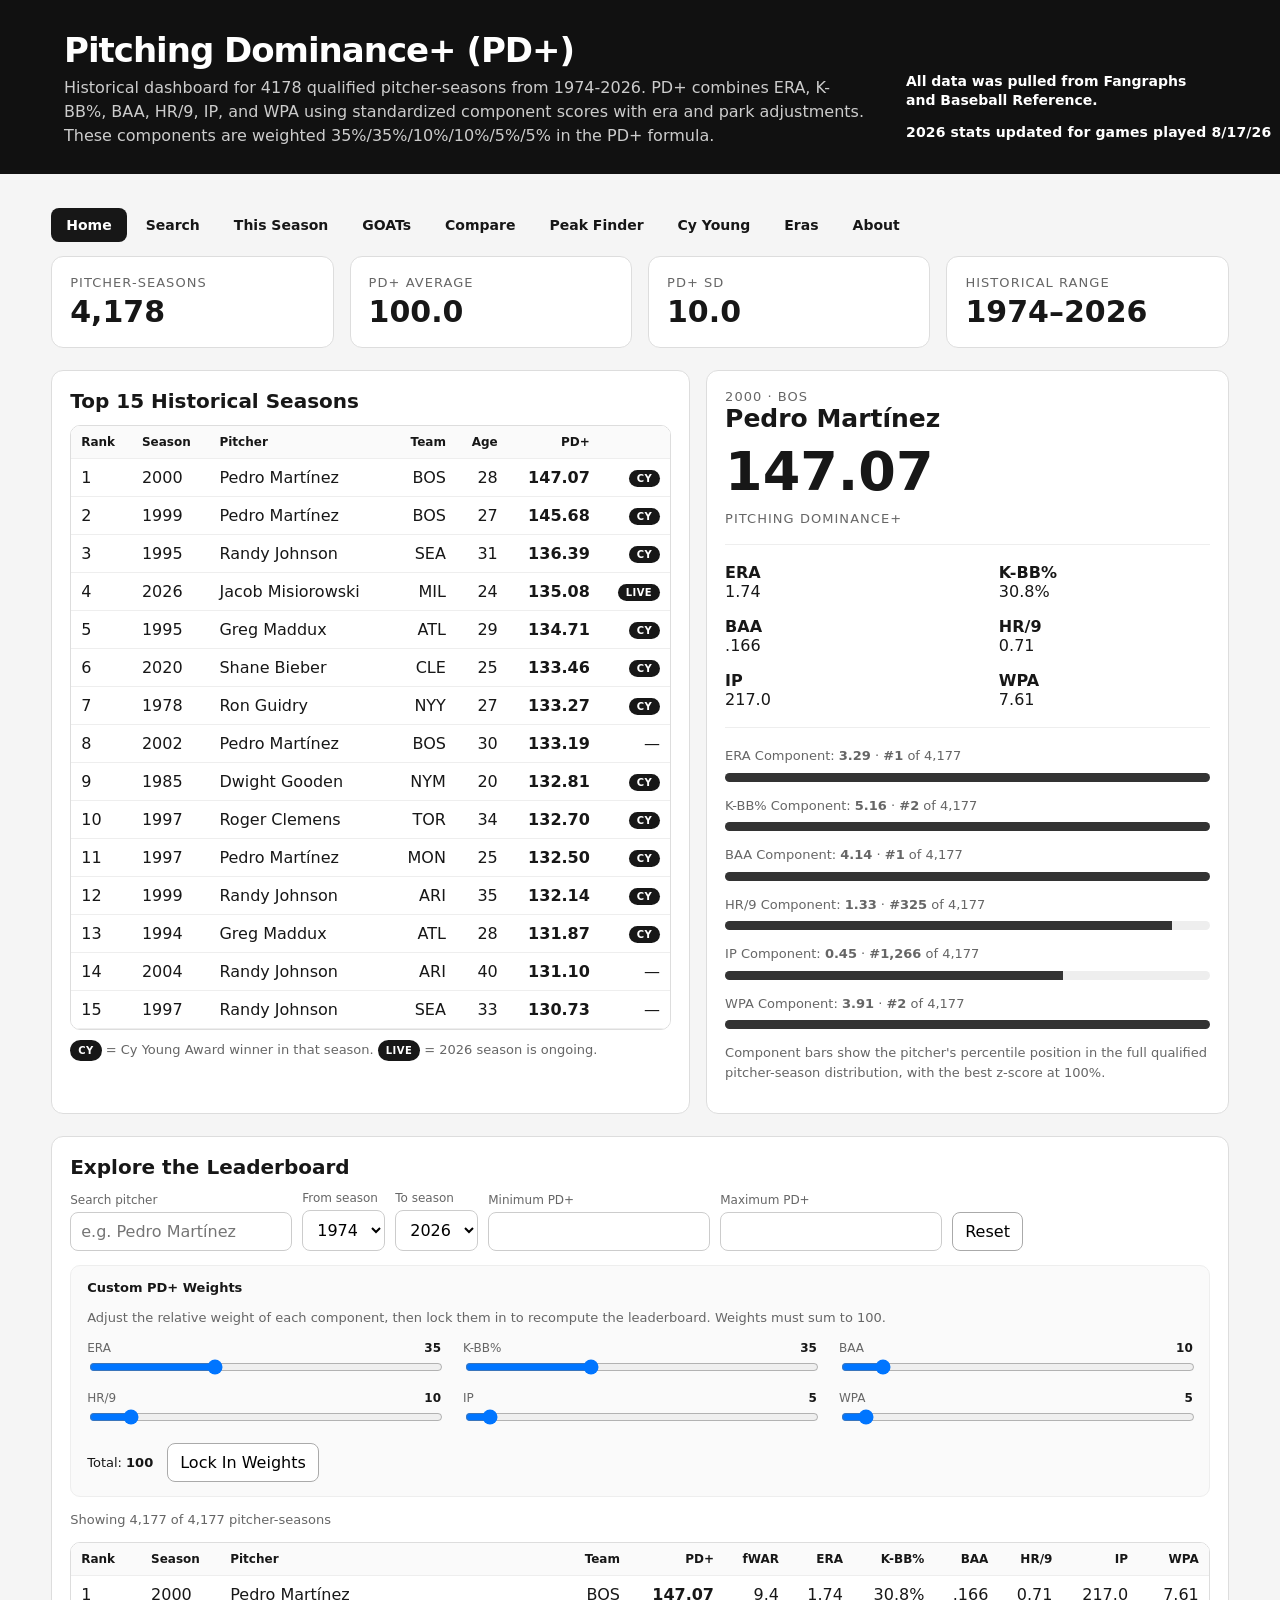
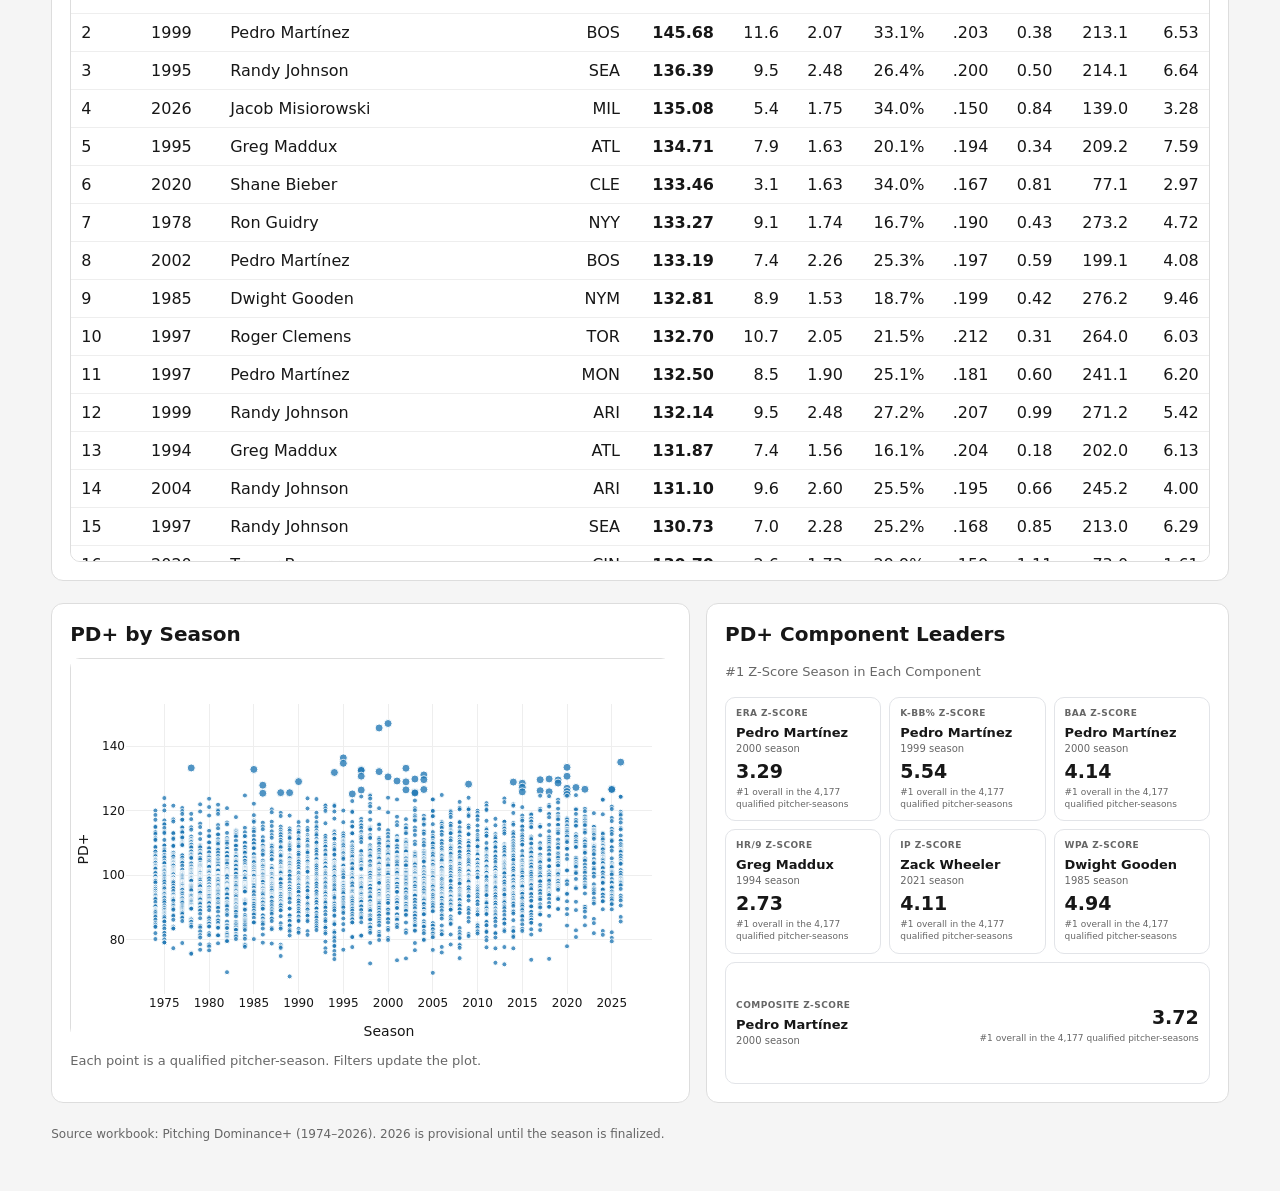
==== commit a584d029: "refresh data through 8/17/26 games, update header date" ====
--- a/index.html
+++ b/index.html
@@ -8,7 +8,7 @@
 </head>
 <body>
 <header><div class="header-content"><div><h1><b>Pitching Dominance+ (PD+)</b></h1>
-<p>Historical dashboard for 4178 qualified pitcher-seasons from 1974-2026. PD+ combines ERA, K-BB%, BAA, HR/9, IP, and WPA using standardized component scores with era and park adjustments. These components are weighted 35%/35%/10%/10%/5%/5% in the PD+ formula.</p></div><div class="header-meta"><div class="data-source">All data was pulled from Fangraphs and Baseball Reference.</div><div class="data-update">2026 stats updated for games played 8/10/26</div></div></div></header>
+<p>Historical dashboard for 4178 qualified pitcher-seasons from 1974-2026. PD+ combines ERA, K-BB%, BAA, HR/9, IP, and WPA using standardized component scores with era and park adjustments. These components are weighted 35%/35%/10%/10%/5%/5% in the PD+ formula.</p></div><div class="header-meta"><div class="data-source">All data was pulled from Fangraphs and Baseball Reference.</div><div class="data-update">2026 stats updated for games played 8/17/26</div></div></div></header>
 <div class="wrap">
 <div id="site-nav" class="site-nav"></div>
 <script src="nav.js"></script>
--- a/style.css
+++ b/style.css
@@ -110,6 +110,7 @@
 .data-source{font-size:14px;font-weight:600;line-height:1.35}
 .peak-search-row{display:flex;gap:10px;align-items:end;flex-wrap:wrap;margin:4px 0 10px}
 .peak-search-control{position:relative;flex:1 1 320px;min-width:240px}
+.peak-search-row .peak-search-control{flex:1 1 200px;min-width:160px}
 .peak-search-control input{width:100%}
 .peak-suggestions{position:absolute;left:0;right:0;top:100%;z-index:40;background:#fff;border:1px solid #ccc;border-top:0;border-radius:0 0 8px 8px;box-shadow:0 4px 12px rgba(0,0,0,.08);max-height:210px;overflow:auto;display:none}
 .peak-suggestion{padding:9px 10px;font-size:13px;cursor:pointer;border-bottom:1px solid #f0f0f0}
@@ -312,7 +313,7 @@
 /* GOATs of PD+ page */
 .pagehead{margin-bottom:18px}
 .pagehead h2{font-size:22px;margin:0 0 6px;font-weight:800}
-.pagehead .section-subtitle{font-size:13px;color:#666;margin:0;line-height:1.5;max-width:640px}
+.pagehead .section-subtitle{font-size:13px;color:#666;margin:0;line-height:1.5}
 .goat-grid{display:grid;grid-template-columns:repeat(3,minmax(0,1fr));gap:16px}
 .goat-card{background:var(--card,#fff);border:1px solid var(--line,#ddd);border-radius:12px;padding:20px}
 .goat-rank{font-size:12px;font-weight:700;color:#999;text-transform:uppercase;letter-spacing:.06em}
@@ -334,6 +335,7 @@
 .goat-years-label{font-size:10px;color:#999;text-transform:uppercase;letter-spacing:.05em;font-weight:700;margin-bottom:8px}
 .goat-year-chips{display:flex;flex-wrap:wrap;gap:6px}
 .goat-year-chip{background:#f3f3f3;border-radius:6px;padding:5px 9px;font-size:12px;font-weight:700}
+.goat-cy-years .goat-year-chips{min-height:58px;align-content:flex-start}
 
 /* Season Search page */
 .stat-grid{display:grid;grid-template-columns:repeat(4,minmax(0,1fr));gap:14px 10px}
@@ -358,3 +360,21 @@
 .weight-total{font-size:13px}
 .weight-error{font-size:12px;color:#a32d2d;font-weight:600}
 .pd-cell-official{display:block;font-size:10px;color:#999;font-weight:400;margin-top:1px}
+
+/* Similar Seasons (Season Search) */
+.similar-seasons-block{margin-top:18px;padding-top:16px;border-top:1px solid #eee}
+.similar-seasons-panel{margin-top:14px}
+.similar-season-row{display:grid;grid-template-columns:minmax(0,1fr) 60px;gap:12px;align-items:center;padding:10px 0;border-bottom:1px solid #eee}
+.similar-season-row:last-child{border-bottom:0}
+.similar-season-name{font-size:14px;font-weight:700}
+.similar-season-year{font-size:12px;color:#999;font-weight:400;margin-left:6px}
+.similar-season-pd{font-size:11px;color:#666;margin-top:2px}
+.similar-season-pct{font-size:17px;font-weight:800;text-align:right}
+
+/* Custom weights rank difference badge */
+.rank-diff{font-size:11px;font-weight:700}
+.rank-diff-up{color:#0f6e56}
+.rank-diff-down{color:#a32d2d}
+
+/* Head-to-Head reset row */
+.hh-reset-row{display:flex;justify-content:flex-end;margin-bottom:10px}
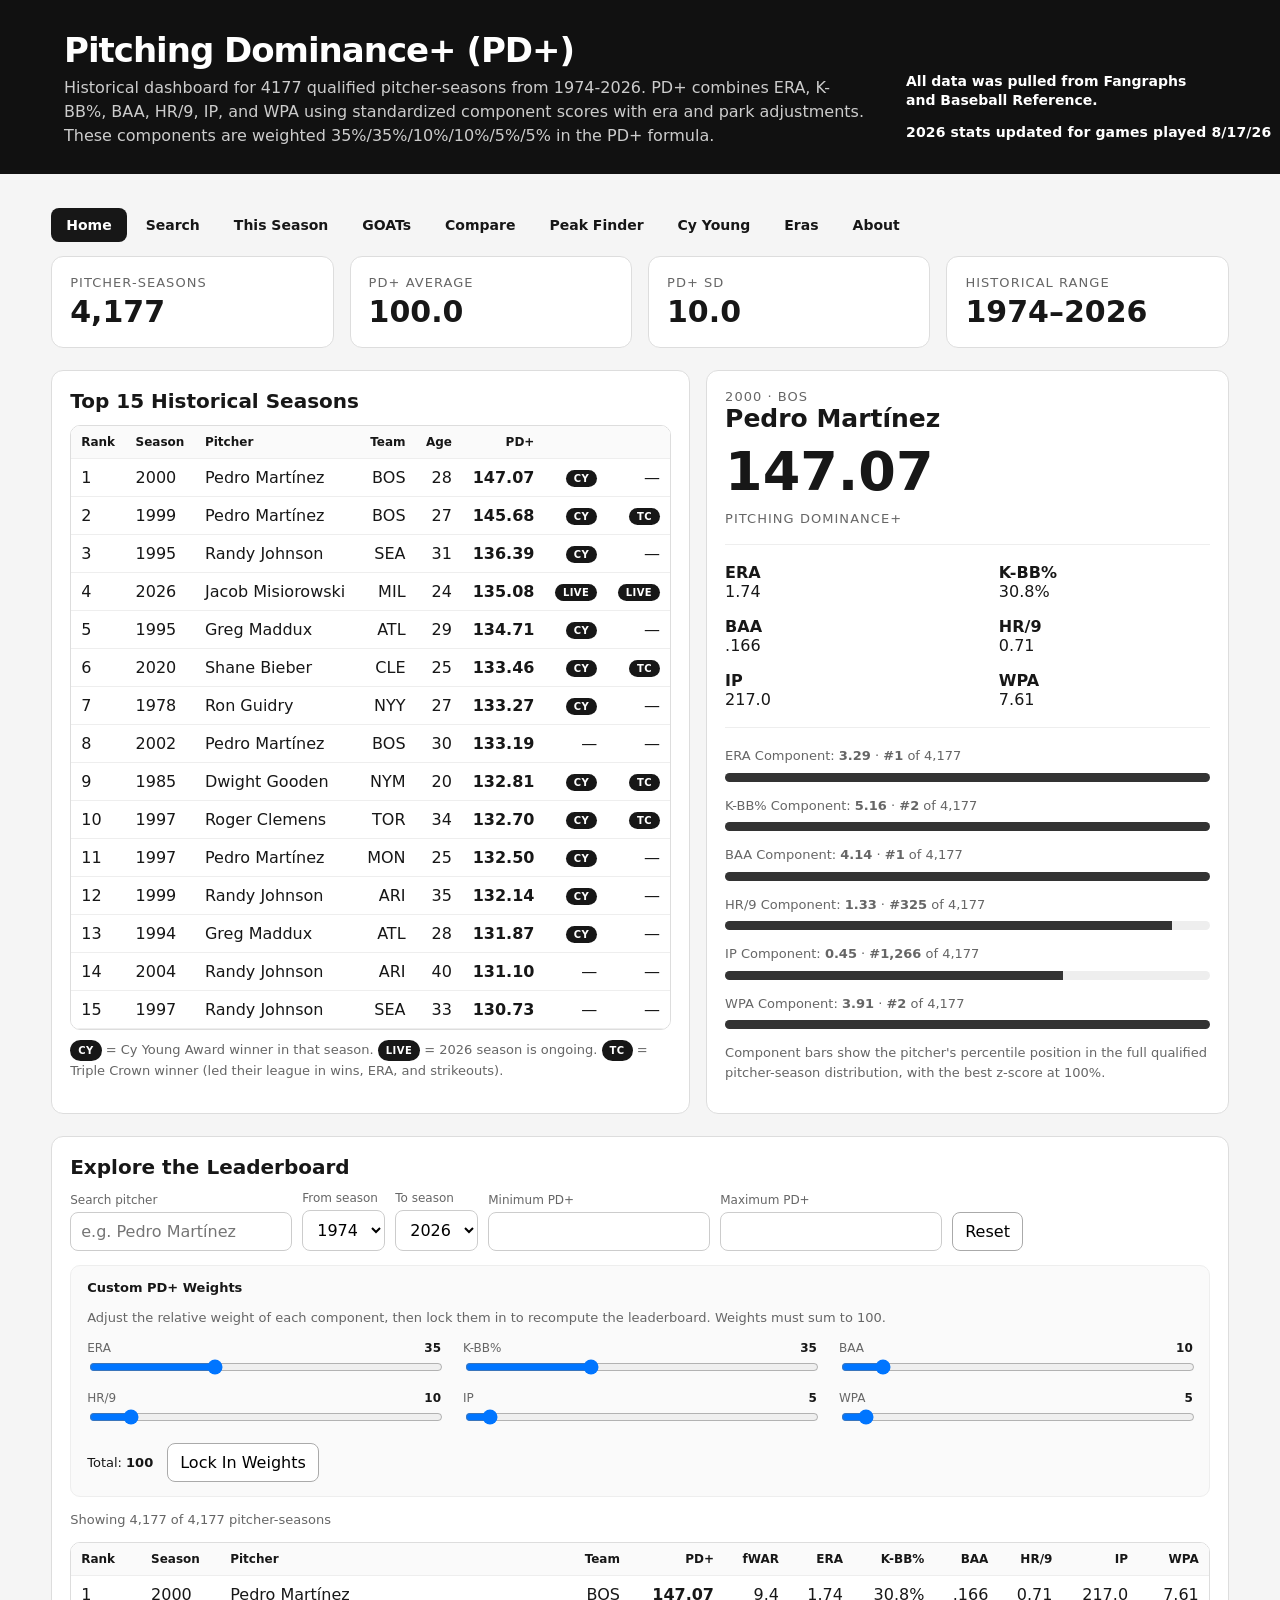
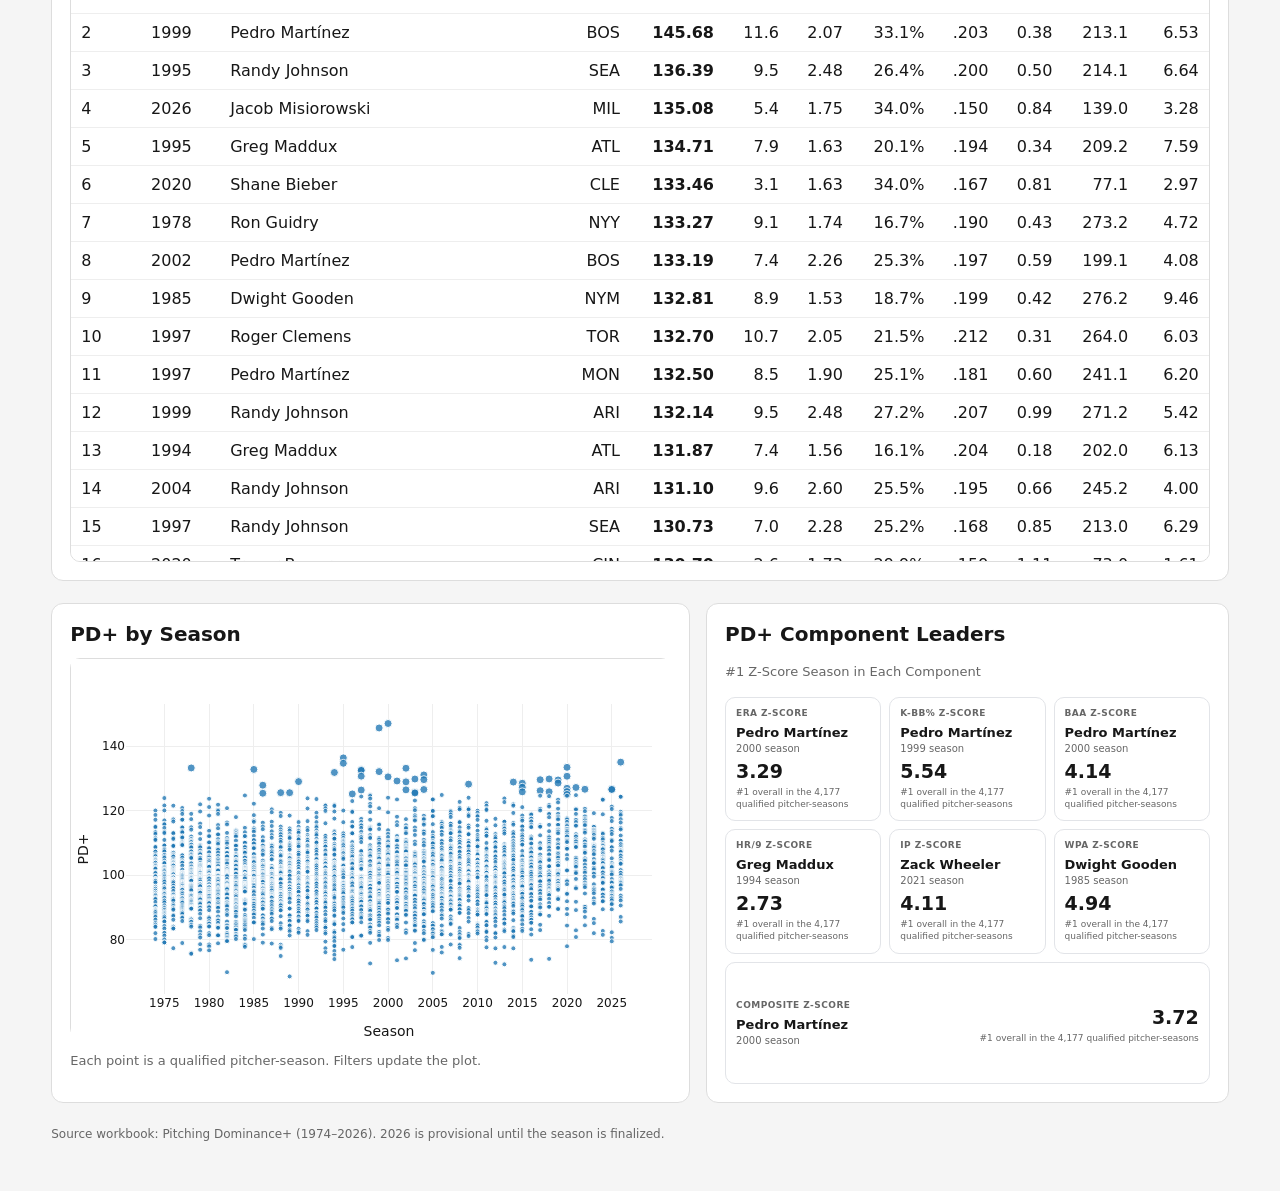
==== commit 6ea68024: "add triple crown data and badges, update qualified season count to 4177" ====
--- a/index.html
+++ b/index.html
@@ -8,19 +8,19 @@
 </head>
 <body>
 <header><div class="header-content"><div><h1><b>Pitching Dominance+ (PD+)</b></h1>
-<p>Historical dashboard for 4178 qualified pitcher-seasons from 1974-2026. PD+ combines ERA, K-BB%, BAA, HR/9, IP, and WPA using standardized component scores with era and park adjustments. These components are weighted 35%/35%/10%/10%/5%/5% in the PD+ formula.</p></div><div class="header-meta"><div class="data-source">All data was pulled from Fangraphs and Baseball Reference.</div><div class="data-update">2026 stats updated for games played 8/17/26</div></div></div></header>
+<p>Historical dashboard for 4177 qualified pitcher-seasons from 1974-2026. PD+ combines ERA, K-BB%, BAA, HR/9, IP, and WPA using standardized component scores with era and park adjustments. These components are weighted 35%/35%/10%/10%/5%/5% in the PD+ formula.</p></div><div class="header-meta"><div class="data-source">All data was pulled from Fangraphs and Baseball Reference.</div><div class="data-update">2026 stats updated for games played 8/17/26</div></div></div></header>
 <div class="wrap">
 <div id="site-nav" class="site-nav"></div>
 <script src="nav.js"></script>
 <div class="grid cards">
-<div class="card"><div class="label">Pitcher-seasons</div><div class="metric">4,178</div></div>
+<div class="card"><div class="label">Pitcher-seasons</div><div class="metric">4,177</div></div>
 <div class="card"><div class="label">PD+ average</div><div class="metric">100.0</div></div>
 <div class="card"><div class="label">PD+ SD</div><div class="metric">10.0</div></div>
 <div class="card"><div class="label">Historical Range</div><div class="metric">1974–2026</div></div>
 </div>
 <div class="section grid two">
 <div class="card"><h2>Top 15 Historical Seasons</h2><div class="table-wrap table-wrap-tall">
-<table id="topTable"><thead><tr><th>Rank</th><th>Season</th><th>Pitcher</th><th>Team</th><th>Age</th><th>PD+</th><th aria-label="Cy Young Award"></th></tr></thead><tbody></tbody></table></div><p class="note note-reset-top"><span class="pill">CY</span> = Cy Young Award winner in that season. <span class="pill">LIVE</span> = 2026 season is ongoing.</p></div>
+<table id="topTable"><thead><tr><th>Rank</th><th>Season</th><th>Pitcher</th><th>Team</th><th>Age</th><th>PD+</th><th aria-label="Cy Young Award"></th><th aria-label="Triple Crown"></th></tr></thead><tbody></tbody></table></div><p class="note note-reset-top"><span class="pill">CY</span> = Cy Young Award winner in that season. <span class="pill">LIVE</span> = 2026 season is ongoing. <span class="pill">TC</span> = Triple Crown winner (led their league in wins, ERA, and strikeouts).</p></div>
 <div class="card profile" id="profile"><h2>Season Profile</h2><p class="note">Click any row to inspect its components.</p></div>
 </div>
 <div class="section card"><h2>Explore the Leaderboard</h2>
